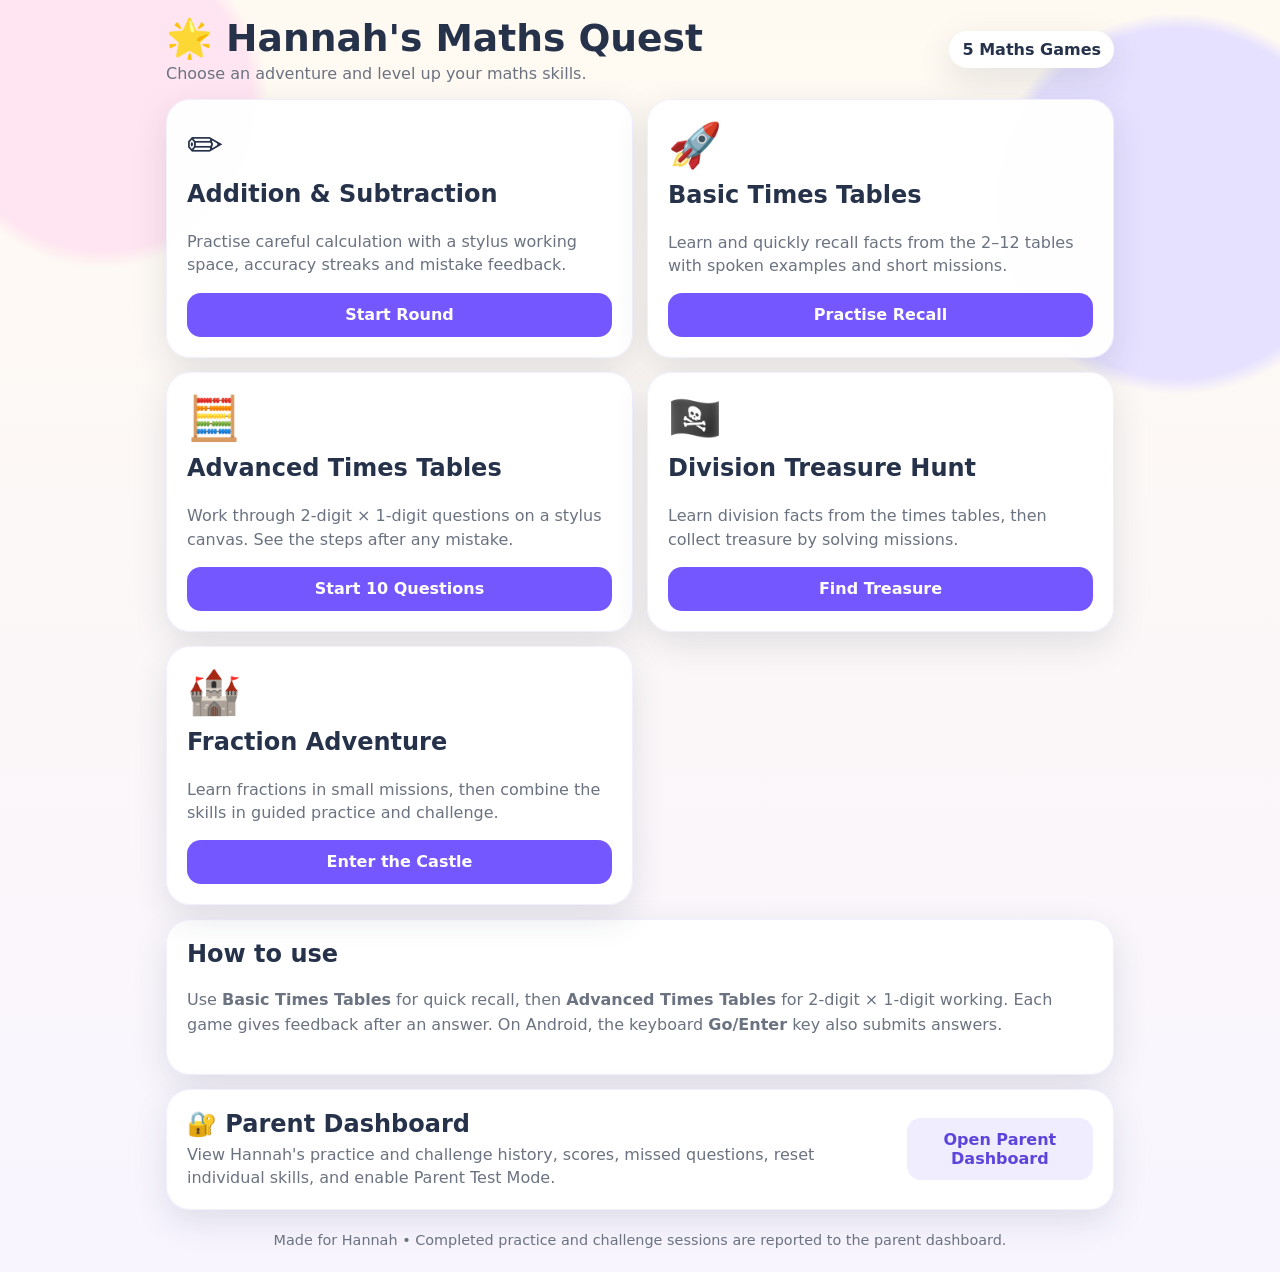
==== index.html @ 882d425f "Add Advanced Times Tables and identify Basic Times Tables on launcher" ====
<!doctype html>
<html lang="en"><head><meta charset="utf-8"><meta name="viewport" content="width=device-width,initial-scale=1">
<title>Hannah's Maths Games</title><style>
:root{--ink:#25324a;--muted:#6b7280;--paper:#fffdf8;--card:#ffffff;--purple:#7557ff;--pink:#ff6fae;--blue:#46a4ff;--green:#32b67a;--yellow:#ffc857;--red:#df5252;--line:#e6e8f1;--shadow:0 12px 35px rgba(37,50,74,.12)}*{box-sizing:border-box}html{scroll-behavior:smooth}body{margin:0;min-height:100vh;color:var(--ink);font-family:system-ui,-apple-system,Segoe UI,Roboto,Arial,sans-serif;background:radial-gradient(circle at 8% 8%,#ffe5f1 0 9%,transparent 10%),radial-gradient(circle at 92% 16%,#e6e1ff 0 11%,transparent 12%),linear-gradient(180deg,#fffaf1,#f8f5ff)}a{text-decoration:none;color:inherit}.wrap{max-width:980px;margin:auto;padding:16px}header{display:flex;align-items:center;justify-content:space-between;gap:12px;margin-bottom:16px}.brand h1{font-size:clamp(1.5rem,4vw,2.35rem);margin:0}.brand p{margin:4px 0 0;color:var(--muted)}.card{background:rgba(255,255,255,.96);border:1px solid rgba(117,87,255,.09);border-radius:24px;box-shadow:var(--shadow);padding:20px}.grid3{display:grid;grid-template-columns:repeat(2,1fr);gap:14px}.tile{transition:.18s;min-height:190px;display:flex;flex-direction:column}.tile:hover{transform:translateY(-3px)}.tile .emoji{font-size:2.7rem}.tile h2{margin:10px 0 6px}.tile p{color:var(--muted);line-height:1.45;flex:1}.btn{border:0;border-radius:14px;padding:12px 17px;font-weight:800;min-height:44px}.primary{background:var(--purple);color:#fff}.secondary{background:#efedff;color:#5d45dc}.center{text-align:center}.pill{padding:9px 13px;border-radius:999px;background:#fff;box-shadow:var(--shadow);font-weight:800}.footer-note{color:var(--muted);text-align:center;margin:22px 0 8px;font-size:.9rem}.parent-card{margin-top:14px;display:flex;align-items:center;justify-content:space-between;gap:14px}.parent-card p{color:var(--muted);margin:5px 0 0;line-height:1.45}@media(max-width:720px){.grid3{grid-template-columns:1fr}.wrap{padding:11px}.card{padding:15px;border-radius:20px}header{align-items:flex-start}.brand p{font-size:.92rem}.parent-card{align-items:flex-start;flex-direction:column}.parent-card .btn{width:100%}}
</style></head><body><main class="wrap"><header><div class="brand"><h1>🌟 Hannah's Maths Quest</h1><p>Choose an adventure and level up your maths skills.</p></div><div class="pill">5 Maths Games</div></header><section class="grid3"><a class="card tile" href="addition-subtraction/"><div class="emoji">✏️</div><h2>Addition & Subtraction</h2><p>Practise careful calculation with a stylus working space, accuracy streaks and mistake feedback.</p><span class="btn primary center">Start Round</span></a><a class="card tile" href="multiplication/"><div class="emoji">🚀</div><h2>Basic Times Tables</h2><p>Learn and quickly recall facts from the 2–12 tables with spoken examples and short missions.</p><span class="btn primary center">Practise Recall</span></a><a class="card tile" href="advanced-multiplication/"><div class="emoji">🧮</div><h2>Advanced Times Tables</h2><p>Work through 2-digit × 1-digit questions on a stylus canvas. See the steps after any mistake.</p><span class="btn primary center">Start 10 Questions</span></a><a class="card tile" href="division/"><div class="emoji">🏴‍☠️</div><h2>Division Treasure Hunt</h2><p>Learn division facts from the times tables, then collect treasure by solving missions.</p><span class="btn primary center">Find Treasure</span></a><a class="card tile" href="fractions/"><div class="emoji">🏰</div><h2>Fraction Adventure</h2><p>Learn fractions in small missions, then combine the skills in guided practice and challenge.</p><span class="btn primary center">Enter the Castle</span></a></section><section class="card" style="margin-top:14px"><h2 style="margin-top:0">How to use</h2><p style="color:var(--muted);line-height:1.55">Use <b>Basic Times Tables</b> for quick recall, then <b>Advanced Times Tables</b> for 2-digit × 1-digit working. Each game gives feedback after an answer. On Android, the keyboard <b>Go/Enter</b> key also submits answers.</p></section><section class="card parent-card"><div><h2 style="margin:0">🔐 Parent Dashboard</h2><p>View Hannah's practice and challenge history, scores, missed questions, reset individual skills, and enable Parent Test Mode.</p></div><a class="btn secondary center" href="parent/">Open Parent Dashboard</a></section><div class="footer-note">Made for Hannah • Completed practice and challenge sessions are reported to the parent dashboard.</div></main></body></html>
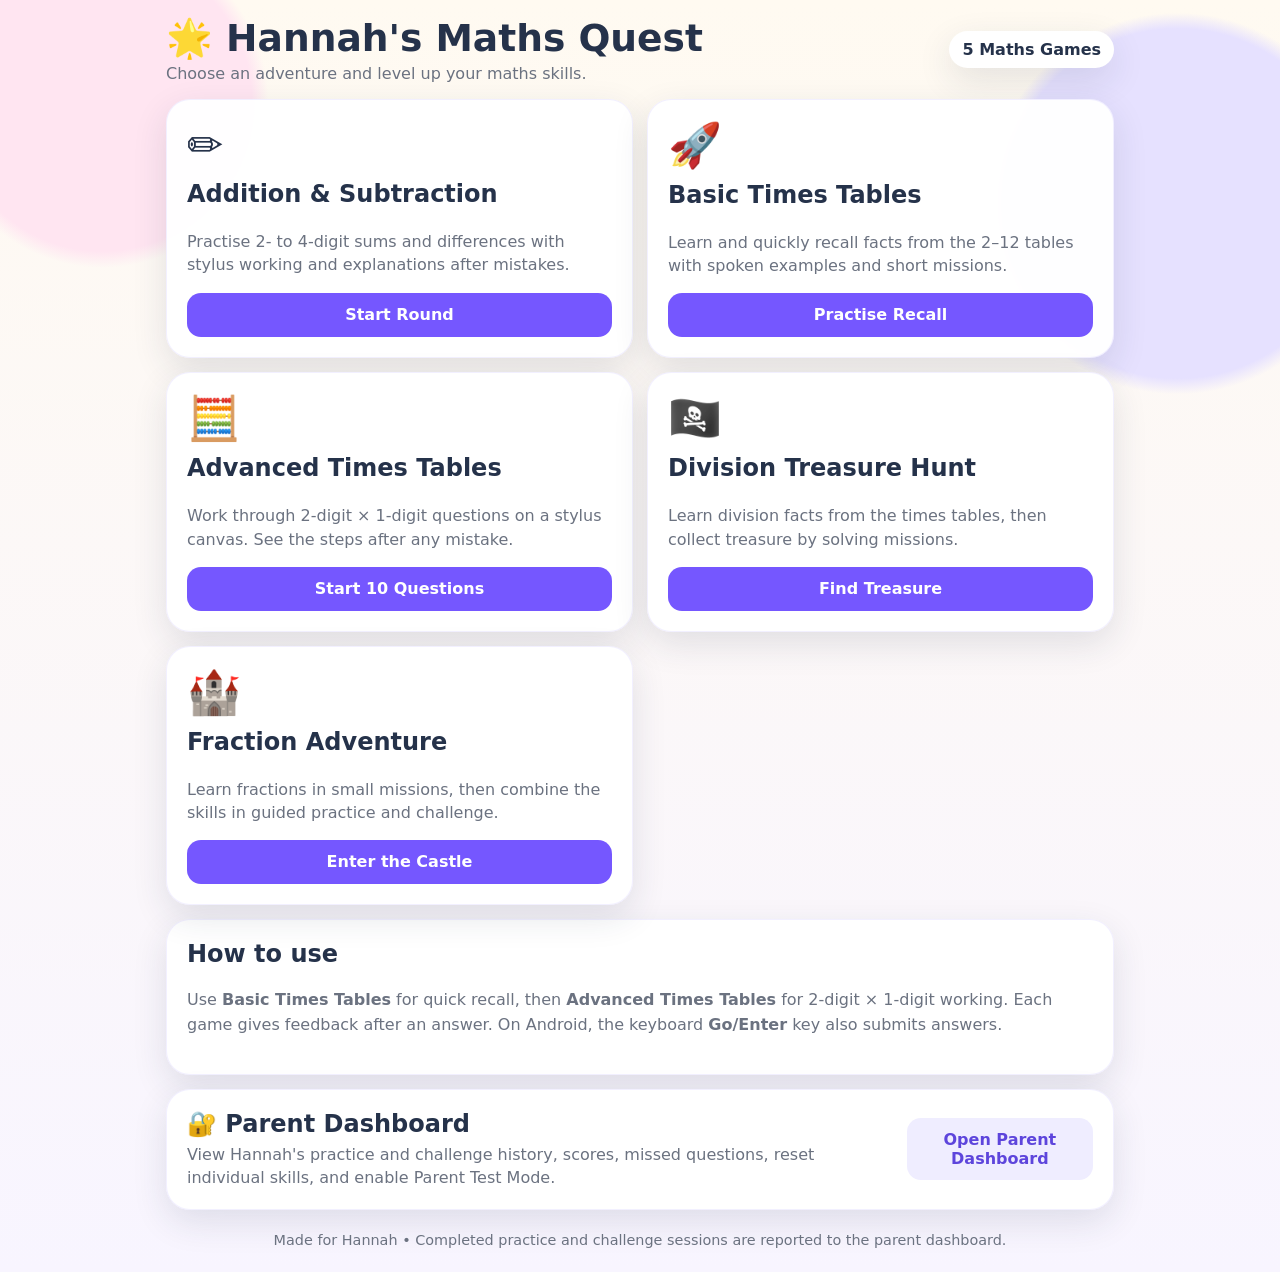
==== commit fb13bc29: "Describe Primary 3 addition and subtraction range on launcher" ====
--- a/index.html
+++ b/index.html
@@ -2,4 +2,4 @@
 <html lang="en"><head><meta charset="utf-8"><meta name="viewport" content="width=device-width,initial-scale=1">
 <title>Hannah's Maths Games</title><style>
 :root{--ink:#25324a;--muted:#6b7280;--paper:#fffdf8;--card:#ffffff;--purple:#7557ff;--pink:#ff6fae;--blue:#46a4ff;--green:#32b67a;--yellow:#ffc857;--red:#df5252;--line:#e6e8f1;--shadow:0 12px 35px rgba(37,50,74,.12)}*{box-sizing:border-box}html{scroll-behavior:smooth}body{margin:0;min-height:100vh;color:var(--ink);font-family:system-ui,-apple-system,Segoe UI,Roboto,Arial,sans-serif;background:radial-gradient(circle at 8% 8%,#ffe5f1 0 9%,transparent 10%),radial-gradient(circle at 92% 16%,#e6e1ff 0 11%,transparent 12%),linear-gradient(180deg,#fffaf1,#f8f5ff)}a{text-decoration:none;color:inherit}.wrap{max-width:980px;margin:auto;padding:16px}header{display:flex;align-items:center;justify-content:space-between;gap:12px;margin-bottom:16px}.brand h1{font-size:clamp(1.5rem,4vw,2.35rem);margin:0}.brand p{margin:4px 0 0;color:var(--muted)}.card{background:rgba(255,255,255,.96);border:1px solid rgba(117,87,255,.09);border-radius:24px;box-shadow:var(--shadow);padding:20px}.grid3{display:grid;grid-template-columns:repeat(2,1fr);gap:14px}.tile{transition:.18s;min-height:190px;display:flex;flex-direction:column}.tile:hover{transform:translateY(-3px)}.tile .emoji{font-size:2.7rem}.tile h2{margin:10px 0 6px}.tile p{color:var(--muted);line-height:1.45;flex:1}.btn{border:0;border-radius:14px;padding:12px 17px;font-weight:800;min-height:44px}.primary{background:var(--purple);color:#fff}.secondary{background:#efedff;color:#5d45dc}.center{text-align:center}.pill{padding:9px 13px;border-radius:999px;background:#fff;box-shadow:var(--shadow);font-weight:800}.footer-note{color:var(--muted);text-align:center;margin:22px 0 8px;font-size:.9rem}.parent-card{margin-top:14px;display:flex;align-items:center;justify-content:space-between;gap:14px}.parent-card p{color:var(--muted);margin:5px 0 0;line-height:1.45}@media(max-width:720px){.grid3{grid-template-columns:1fr}.wrap{padding:11px}.card{padding:15px;border-radius:20px}header{align-items:flex-start}.brand p{font-size:.92rem}.parent-card{align-items:flex-start;flex-direction:column}.parent-card .btn{width:100%}}
-</style></head><body><main class="wrap"><header><div class="brand"><h1>🌟 Hannah's Maths Quest</h1><p>Choose an adventure and level up your maths skills.</p></div><div class="pill">5 Maths Games</div></header><section class="grid3"><a class="card tile" href="addition-subtraction/"><div class="emoji">✏️</div><h2>Addition & Subtraction</h2><p>Practise careful calculation with a stylus working space, accuracy streaks and mistake feedback.</p><span class="btn primary center">Start Round</span></a><a class="card tile" href="multiplication/"><div class="emoji">🚀</div><h2>Basic Times Tables</h2><p>Learn and quickly recall facts from the 2–12 tables with spoken examples and short missions.</p><span class="btn primary center">Practise Recall</span></a><a class="card tile" href="advanced-multiplication/"><div class="emoji">🧮</div><h2>Advanced Times Tables</h2><p>Work through 2-digit × 1-digit questions on a stylus canvas. See the steps after any mistake.</p><span class="btn primary center">Start 10 Questions</span></a><a class="card tile" href="division/"><div class="emoji">🏴‍☠️</div><h2>Division Treasure Hunt</h2><p>Learn division facts from the times tables, then collect treasure by solving missions.</p><span class="btn primary center">Find Treasure</span></a><a class="card tile" href="fractions/"><div class="emoji">🏰</div><h2>Fraction Adventure</h2><p>Learn fractions in small missions, then combine the skills in guided practice and challenge.</p><span class="btn primary center">Enter the Castle</span></a></section><section class="card" style="margin-top:14px"><h2 style="margin-top:0">How to use</h2><p style="color:var(--muted);line-height:1.55">Use <b>Basic Times Tables</b> for quick recall, then <b>Advanced Times Tables</b> for 2-digit × 1-digit working. Each game gives feedback after an answer. On Android, the keyboard <b>Go/Enter</b> key also submits answers.</p></section><section class="card parent-card"><div><h2 style="margin:0">🔐 Parent Dashboard</h2><p>View Hannah's practice and challenge history, scores, missed questions, reset individual skills, and enable Parent Test Mode.</p></div><a class="btn secondary center" href="parent/">Open Parent Dashboard</a></section><div class="footer-note">Made for Hannah • Completed practice and challenge sessions are reported to the parent dashboard.</div></main></body></html>+</style></head><body><main class="wrap"><header><div class="brand"><h1>🌟 Hannah's Maths Quest</h1><p>Choose an adventure and level up your maths skills.</p></div><div class="pill">5 Maths Games</div></header><section class="grid3"><a class="card tile" href="addition-subtraction/"><div class="emoji">✏️</div><h2>Addition & Subtraction</h2><p>Practise 2- to 4-digit sums and differences with stylus working and explanations after mistakes.</p><span class="btn primary center">Start Round</span></a><a class="card tile" href="multiplication/"><div class="emoji">🚀</div><h2>Basic Times Tables</h2><p>Learn and quickly recall facts from the 2–12 tables with spoken examples and short missions.</p><span class="btn primary center">Practise Recall</span></a><a class="card tile" href="advanced-multiplication/"><div class="emoji">🧮</div><h2>Advanced Times Tables</h2><p>Work through 2-digit × 1-digit questions on a stylus canvas. See the steps after any mistake.</p><span class="btn primary center">Start 10 Questions</span></a><a class="card tile" href="division/"><div class="emoji">🏴‍☠️</div><h2>Division Treasure Hunt</h2><p>Learn division facts from the times tables, then collect treasure by solving missions.</p><span class="btn primary center">Find Treasure</span></a><a class="card tile" href="fractions/"><div class="emoji">🏰</div><h2>Fraction Adventure</h2><p>Learn fractions in small missions, then combine the skills in guided practice and challenge.</p><span class="btn primary center">Enter the Castle</span></a></section><section class="card" style="margin-top:14px"><h2 style="margin-top:0">How to use</h2><p style="color:var(--muted);line-height:1.55">Use <b>Basic Times Tables</b> for quick recall, then <b>Advanced Times Tables</b> for 2-digit × 1-digit working. Each game gives feedback after an answer. On Android, the keyboard <b>Go/Enter</b> key also submits answers.</p></section><section class="card parent-card"><div><h2 style="margin:0">🔐 Parent Dashboard</h2><p>View Hannah's practice and challenge history, scores, missed questions, reset individual skills, and enable Parent Test Mode.</p></div><a class="btn secondary center" href="parent/">Open Parent Dashboard</a></section><div class="footer-note">Made for Hannah • Completed practice and challenge sessions are reported to the parent dashboard.</div></main></body></html>
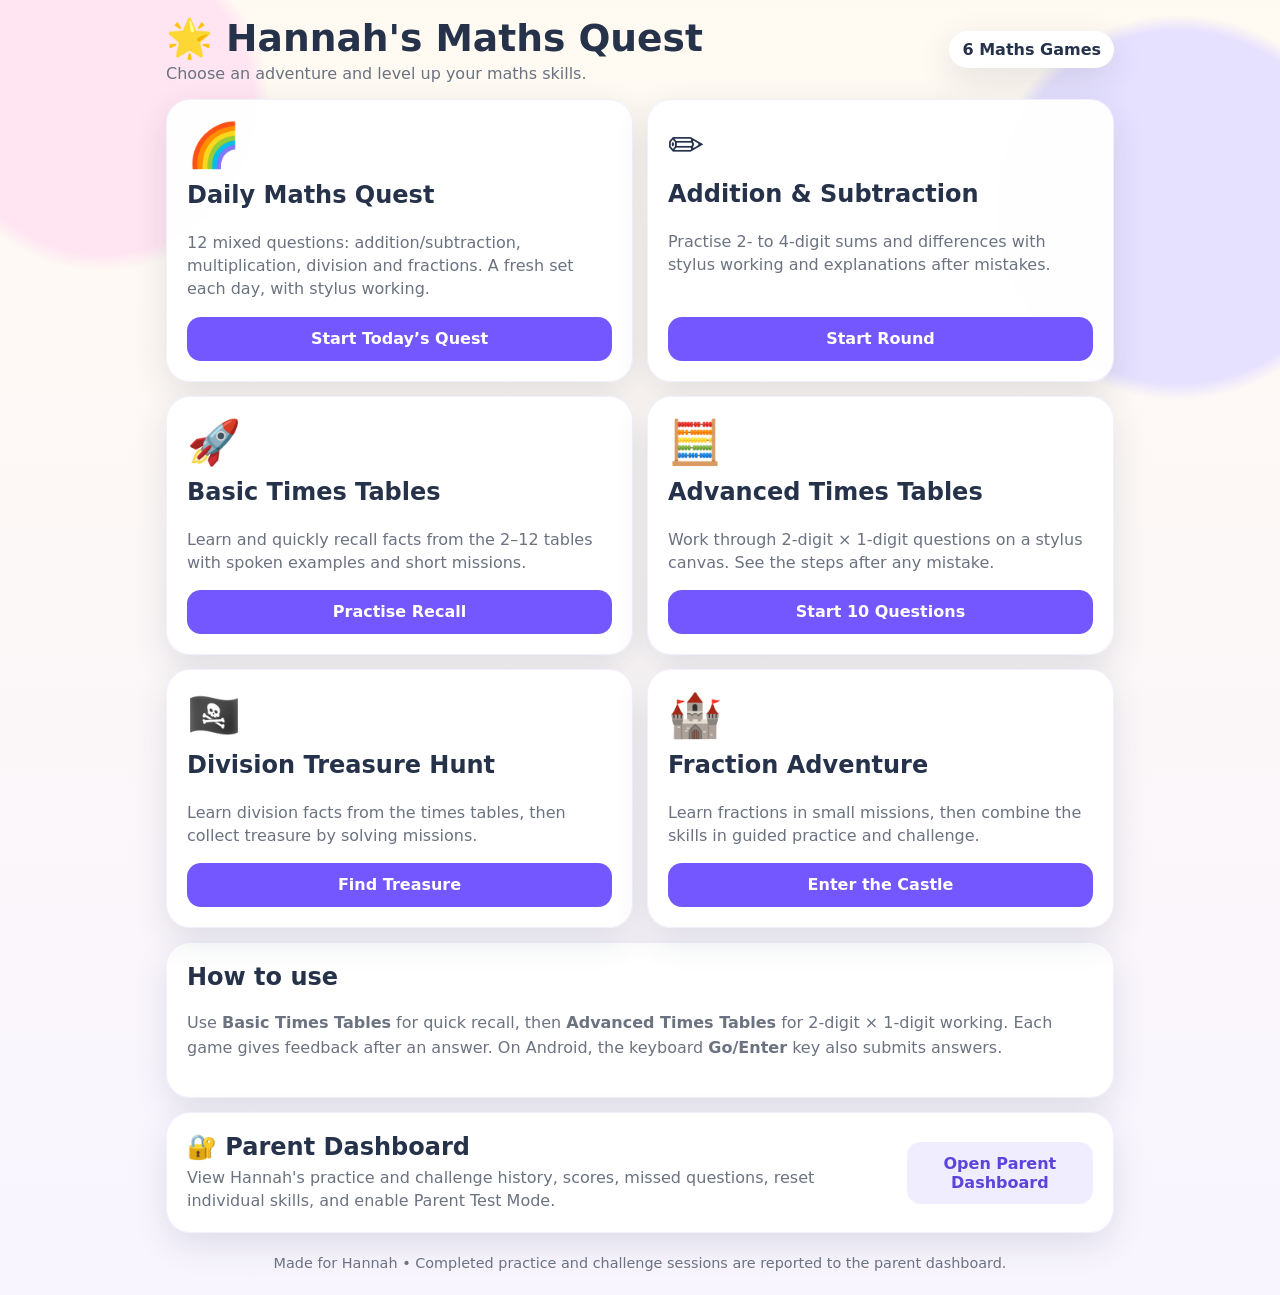
==== commit 08d90dd4: "Add daily mixed maths quest with stylus canvas and explanatory wrong-answer dialogs across modules" ====
--- a/index.html
+++ b/index.html
@@ -2,4 +2,4 @@
 <html lang="en"><head><meta charset="utf-8"><meta name="viewport" content="width=device-width,initial-scale=1">
 <title>Hannah's Maths Games</title><style>
 :root{--ink:#25324a;--muted:#6b7280;--paper:#fffdf8;--card:#ffffff;--purple:#7557ff;--pink:#ff6fae;--blue:#46a4ff;--green:#32b67a;--yellow:#ffc857;--red:#df5252;--line:#e6e8f1;--shadow:0 12px 35px rgba(37,50,74,.12)}*{box-sizing:border-box}html{scroll-behavior:smooth}body{margin:0;min-height:100vh;color:var(--ink);font-family:system-ui,-apple-system,Segoe UI,Roboto,Arial,sans-serif;background:radial-gradient(circle at 8% 8%,#ffe5f1 0 9%,transparent 10%),radial-gradient(circle at 92% 16%,#e6e1ff 0 11%,transparent 12%),linear-gradient(180deg,#fffaf1,#f8f5ff)}a{text-decoration:none;color:inherit}.wrap{max-width:980px;margin:auto;padding:16px}header{display:flex;align-items:center;justify-content:space-between;gap:12px;margin-bottom:16px}.brand h1{font-size:clamp(1.5rem,4vw,2.35rem);margin:0}.brand p{margin:4px 0 0;color:var(--muted)}.card{background:rgba(255,255,255,.96);border:1px solid rgba(117,87,255,.09);border-radius:24px;box-shadow:var(--shadow);padding:20px}.grid3{display:grid;grid-template-columns:repeat(2,1fr);gap:14px}.tile{transition:.18s;min-height:190px;display:flex;flex-direction:column}.tile:hover{transform:translateY(-3px)}.tile .emoji{font-size:2.7rem}.tile h2{margin:10px 0 6px}.tile p{color:var(--muted);line-height:1.45;flex:1}.btn{border:0;border-radius:14px;padding:12px 17px;font-weight:800;min-height:44px}.primary{background:var(--purple);color:#fff}.secondary{background:#efedff;color:#5d45dc}.center{text-align:center}.pill{padding:9px 13px;border-radius:999px;background:#fff;box-shadow:var(--shadow);font-weight:800}.footer-note{color:var(--muted);text-align:center;margin:22px 0 8px;font-size:.9rem}.parent-card{margin-top:14px;display:flex;align-items:center;justify-content:space-between;gap:14px}.parent-card p{color:var(--muted);margin:5px 0 0;line-height:1.45}@media(max-width:720px){.grid3{grid-template-columns:1fr}.wrap{padding:11px}.card{padding:15px;border-radius:20px}header{align-items:flex-start}.brand p{font-size:.92rem}.parent-card{align-items:flex-start;flex-direction:column}.parent-card .btn{width:100%}}
-</style></head><body><main class="wrap"><header><div class="brand"><h1>🌟 Hannah's Maths Quest</h1><p>Choose an adventure and level up your maths skills.</p></div><div class="pill">5 Maths Games</div></header><section class="grid3"><a class="card tile" href="addition-subtraction/"><div class="emoji">✏️</div><h2>Addition & Subtraction</h2><p>Practise 2- to 4-digit sums and differences with stylus working and explanations after mistakes.</p><span class="btn primary center">Start Round</span></a><a class="card tile" href="multiplication/"><div class="emoji">🚀</div><h2>Basic Times Tables</h2><p>Learn and quickly recall facts from the 2–12 tables with spoken examples and short missions.</p><span class="btn primary center">Practise Recall</span></a><a class="card tile" href="advanced-multiplication/"><div class="emoji">🧮</div><h2>Advanced Times Tables</h2><p>Work through 2-digit × 1-digit questions on a stylus canvas. See the steps after any mistake.</p><span class="btn primary center">Start 10 Questions</span></a><a class="card tile" href="division/"><div class="emoji">🏴‍☠️</div><h2>Division Treasure Hunt</h2><p>Learn division facts from the times tables, then collect treasure by solving missions.</p><span class="btn primary center">Find Treasure</span></a><a class="card tile" href="fractions/"><div class="emoji">🏰</div><h2>Fraction Adventure</h2><p>Learn fractions in small missions, then combine the skills in guided practice and challenge.</p><span class="btn primary center">Enter the Castle</span></a></section><section class="card" style="margin-top:14px"><h2 style="margin-top:0">How to use</h2><p style="color:var(--muted);line-height:1.55">Use <b>Basic Times Tables</b> for quick recall, then <b>Advanced Times Tables</b> for 2-digit × 1-digit working. Each game gives feedback after an answer. On Android, the keyboard <b>Go/Enter</b> key also submits answers.</p></section><section class="card parent-card"><div><h2 style="margin:0">🔐 Parent Dashboard</h2><p>View Hannah's practice and challenge history, scores, missed questions, reset individual skills, and enable Parent Test Mode.</p></div><a class="btn secondary center" href="parent/">Open Parent Dashboard</a></section><div class="footer-note">Made for Hannah • Completed practice and challenge sessions are reported to the parent dashboard.</div></main></body></html>+</style></head><body><main class="wrap"><header><div class="brand"><h1>🌟 Hannah's Maths Quest</h1><p>Choose an adventure and level up your maths skills.</p></div><div class="pill">6 Maths Games</div></header><section class="grid3"><a class="card tile" href="daily/"><div class="emoji">🌈</div><h2>Daily Maths Quest</h2><p>12 mixed questions: addition/subtraction, multiplication, division and fractions. A fresh set each day, with stylus working.</p><span class="btn primary center">Start Today’s Quest</span></a><a class="card tile" href="addition-subtraction/"><div class="emoji">✏️</div><h2>Addition & Subtraction</h2><p>Practise 2- to 4-digit sums and differences with stylus working and explanations after mistakes.</p><span class="btn primary center">Start Round</span></a><a class="card tile" href="multiplication/"><div class="emoji">🚀</div><h2>Basic Times Tables</h2><p>Learn and quickly recall facts from the 2–12 tables with spoken examples and short missions.</p><span class="btn primary center">Practise Recall</span></a><a class="card tile" href="advanced-multiplication/"><div class="emoji">🧮</div><h2>Advanced Times Tables</h2><p>Work through 2-digit × 1-digit questions on a stylus canvas. See the steps after any mistake.</p><span class="btn primary center">Start 10 Questions</span></a><a class="card tile" href="division/"><div class="emoji">🏴‍☠️</div><h2>Division Treasure Hunt</h2><p>Learn division facts from the times tables, then collect treasure by solving missions.</p><span class="btn primary center">Find Treasure</span></a><a class="card tile" href="fractions/"><div class="emoji">🏰</div><h2>Fraction Adventure</h2><p>Learn fractions in small missions, then combine the skills in guided practice and challenge.</p><span class="btn primary center">Enter the Castle</span></a></section><section class="card" style="margin-top:14px"><h2 style="margin-top:0">How to use</h2><p style="color:var(--muted);line-height:1.55">Use <b>Basic Times Tables</b> for quick recall, then <b>Advanced Times Tables</b> for 2-digit × 1-digit working. Each game gives feedback after an answer. On Android, the keyboard <b>Go/Enter</b> key also submits answers.</p></section><section class="card parent-card"><div><h2 style="margin:0">🔐 Parent Dashboard</h2><p>View Hannah's practice and challenge history, scores, missed questions, reset individual skills, and enable Parent Test Mode.</p></div><a class="btn secondary center" href="parent/">Open Parent Dashboard</a></section><div class="footer-note">Made for Hannah • Completed practice and challenge sessions are reported to the parent dashboard.</div></main></body></html>
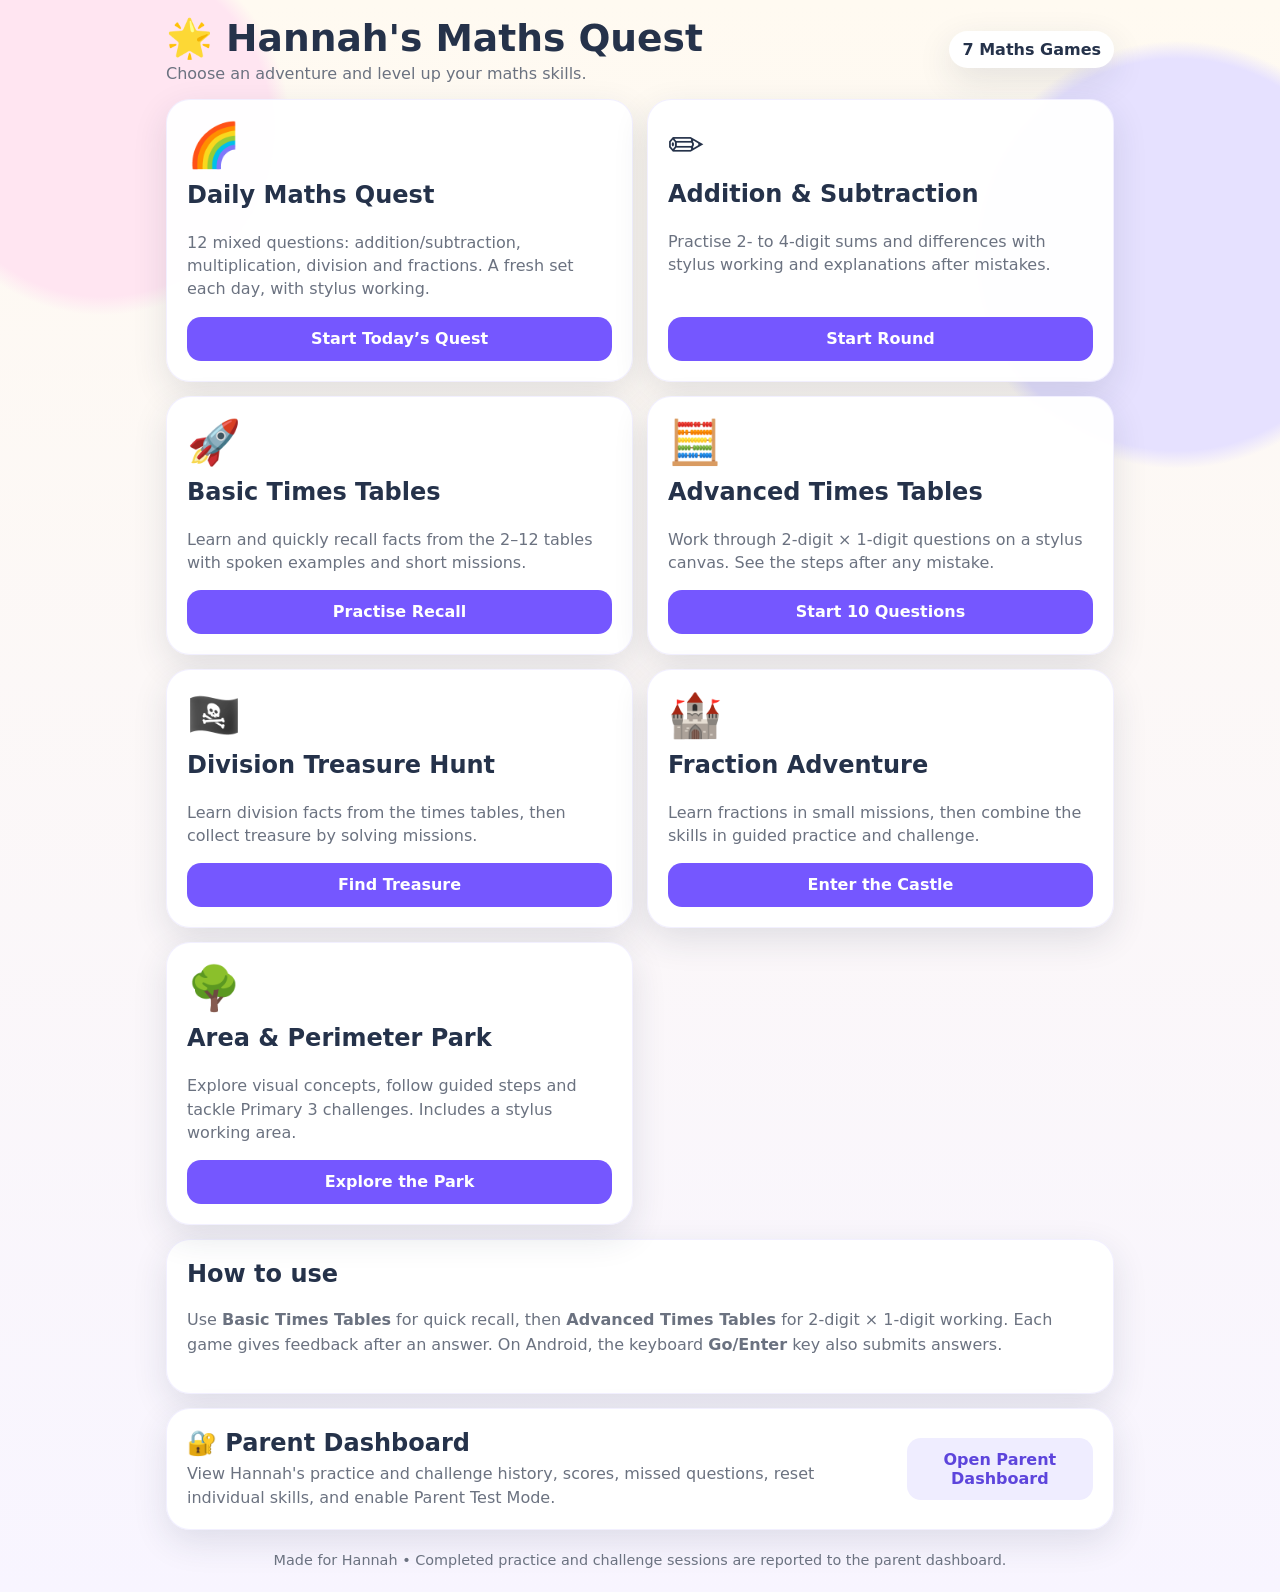
==== commit 0435527d: "Link Area and Perimeter Park from maths game launcher" ====
--- a/index.html
+++ b/index.html
@@ -2,4 +2,4 @@
 <html lang="en"><head><meta charset="utf-8"><meta name="viewport" content="width=device-width,initial-scale=1">
 <title>Hannah's Maths Games</title><style>
 :root{--ink:#25324a;--muted:#6b7280;--paper:#fffdf8;--card:#ffffff;--purple:#7557ff;--pink:#ff6fae;--blue:#46a4ff;--green:#32b67a;--yellow:#ffc857;--red:#df5252;--line:#e6e8f1;--shadow:0 12px 35px rgba(37,50,74,.12)}*{box-sizing:border-box}html{scroll-behavior:smooth}body{margin:0;min-height:100vh;color:var(--ink);font-family:system-ui,-apple-system,Segoe UI,Roboto,Arial,sans-serif;background:radial-gradient(circle at 8% 8%,#ffe5f1 0 9%,transparent 10%),radial-gradient(circle at 92% 16%,#e6e1ff 0 11%,transparent 12%),linear-gradient(180deg,#fffaf1,#f8f5ff)}a{text-decoration:none;color:inherit}.wrap{max-width:980px;margin:auto;padding:16px}header{display:flex;align-items:center;justify-content:space-between;gap:12px;margin-bottom:16px}.brand h1{font-size:clamp(1.5rem,4vw,2.35rem);margin:0}.brand p{margin:4px 0 0;color:var(--muted)}.card{background:rgba(255,255,255,.96);border:1px solid rgba(117,87,255,.09);border-radius:24px;box-shadow:var(--shadow);padding:20px}.grid3{display:grid;grid-template-columns:repeat(2,1fr);gap:14px}.tile{transition:.18s;min-height:190px;display:flex;flex-direction:column}.tile:hover{transform:translateY(-3px)}.tile .emoji{font-size:2.7rem}.tile h2{margin:10px 0 6px}.tile p{color:var(--muted);line-height:1.45;flex:1}.btn{border:0;border-radius:14px;padding:12px 17px;font-weight:800;min-height:44px}.primary{background:var(--purple);color:#fff}.secondary{background:#efedff;color:#5d45dc}.center{text-align:center}.pill{padding:9px 13px;border-radius:999px;background:#fff;box-shadow:var(--shadow);font-weight:800}.footer-note{color:var(--muted);text-align:center;margin:22px 0 8px;font-size:.9rem}.parent-card{margin-top:14px;display:flex;align-items:center;justify-content:space-between;gap:14px}.parent-card p{color:var(--muted);margin:5px 0 0;line-height:1.45}@media(max-width:720px){.grid3{grid-template-columns:1fr}.wrap{padding:11px}.card{padding:15px;border-radius:20px}header{align-items:flex-start}.brand p{font-size:.92rem}.parent-card{align-items:flex-start;flex-direction:column}.parent-card .btn{width:100%}}
-</style></head><body><main class="wrap"><header><div class="brand"><h1>🌟 Hannah's Maths Quest</h1><p>Choose an adventure and level up your maths skills.</p></div><div class="pill">6 Maths Games</div></header><section class="grid3"><a class="card tile" href="daily/"><div class="emoji">🌈</div><h2>Daily Maths Quest</h2><p>12 mixed questions: addition/subtraction, multiplication, division and fractions. A fresh set each day, with stylus working.</p><span class="btn primary center">Start Today’s Quest</span></a><a class="card tile" href="addition-subtraction/"><div class="emoji">✏️</div><h2>Addition & Subtraction</h2><p>Practise 2- to 4-digit sums and differences with stylus working and explanations after mistakes.</p><span class="btn primary center">Start Round</span></a><a class="card tile" href="multiplication/"><div class="emoji">🚀</div><h2>Basic Times Tables</h2><p>Learn and quickly recall facts from the 2–12 tables with spoken examples and short missions.</p><span class="btn primary center">Practise Recall</span></a><a class="card tile" href="advanced-multiplication/"><div class="emoji">🧮</div><h2>Advanced Times Tables</h2><p>Work through 2-digit × 1-digit questions on a stylus canvas. See the steps after any mistake.</p><span class="btn primary center">Start 10 Questions</span></a><a class="card tile" href="division/"><div class="emoji">🏴‍☠️</div><h2>Division Treasure Hunt</h2><p>Learn division facts from the times tables, then collect treasure by solving missions.</p><span class="btn primary center">Find Treasure</span></a><a class="card tile" href="fractions/"><div class="emoji">🏰</div><h2>Fraction Adventure</h2><p>Learn fractions in small missions, then combine the skills in guided practice and challenge.</p><span class="btn primary center">Enter the Castle</span></a></section><section class="card" style="margin-top:14px"><h2 style="margin-top:0">How to use</h2><p style="color:var(--muted);line-height:1.55">Use <b>Basic Times Tables</b> for quick recall, then <b>Advanced Times Tables</b> for 2-digit × 1-digit working. Each game gives feedback after an answer. On Android, the keyboard <b>Go/Enter</b> key also submits answers.</p></section><section class="card parent-card"><div><h2 style="margin:0">🔐 Parent Dashboard</h2><p>View Hannah's practice and challenge history, scores, missed questions, reset individual skills, and enable Parent Test Mode.</p></div><a class="btn secondary center" href="parent/">Open Parent Dashboard</a></section><div class="footer-note">Made for Hannah • Completed practice and challenge sessions are reported to the parent dashboard.</div></main></body></html>
+</style></head><body><main class="wrap"><header><div class="brand"><h1>🌟 Hannah's Maths Quest</h1><p>Choose an adventure and level up your maths skills.</p></div><div class="pill">7 Maths Games</div></header><section class="grid3"><a class="card tile" href="daily/"><div class="emoji">🌈</div><h2>Daily Maths Quest</h2><p>12 mixed questions: addition/subtraction, multiplication, division and fractions. A fresh set each day, with stylus working.</p><span class="btn primary center">Start Today’s Quest</span></a><a class="card tile" href="addition-subtraction/"><div class="emoji">✏️</div><h2>Addition & Subtraction</h2><p>Practise 2- to 4-digit sums and differences with stylus working and explanations after mistakes.</p><span class="btn primary center">Start Round</span></a><a class="card tile" href="multiplication/"><div class="emoji">🚀</div><h2>Basic Times Tables</h2><p>Learn and quickly recall facts from the 2–12 tables with spoken examples and short missions.</p><span class="btn primary center">Practise Recall</span></a><a class="card tile" href="advanced-multiplication/"><div class="emoji">🧮</div><h2>Advanced Times Tables</h2><p>Work through 2-digit × 1-digit questions on a stylus canvas. See the steps after any mistake.</p><span class="btn primary center">Start 10 Questions</span></a><a class="card tile" href="division/"><div class="emoji">🏴‍☠️</div><h2>Division Treasure Hunt</h2><p>Learn division facts from the times tables, then collect treasure by solving missions.</p><span class="btn primary center">Find Treasure</span></a><a class="card tile" href="fractions/"><div class="emoji">🏰</div><h2>Fraction Adventure</h2><p>Learn fractions in small missions, then combine the skills in guided practice and challenge.</p><span class="btn primary center">Enter the Castle</span></a><a class="card tile" href="area-perimeter/"><div class="emoji">🌳</div><h2>Area &amp; Perimeter Park</h2><p>Explore visual concepts, follow guided steps and tackle Primary 3 challenges. Includes a stylus working area.</p><span class="btn primary center">Explore the Park</span></a></section><section class="card" style="margin-top:14px"><h2 style="margin-top:0">How to use</h2><p style="color:var(--muted);line-height:1.55">Use <b>Basic Times Tables</b> for quick recall, then <b>Advanced Times Tables</b> for 2-digit × 1-digit working. Each game gives feedback after an answer. On Android, the keyboard <b>Go/Enter</b> key also submits answers.</p></section><section class="card parent-card"><div><h2 style="margin:0">🔐 Parent Dashboard</h2><p>View Hannah's practice and challenge history, scores, missed questions, reset individual skills, and enable Parent Test Mode.</p></div><a class="btn secondary center" href="parent/">Open Parent Dashboard</a></section><div class="footer-note">Made for Hannah • Completed practice and challenge sessions are reported to the parent dashboard.</div></main></body></html>
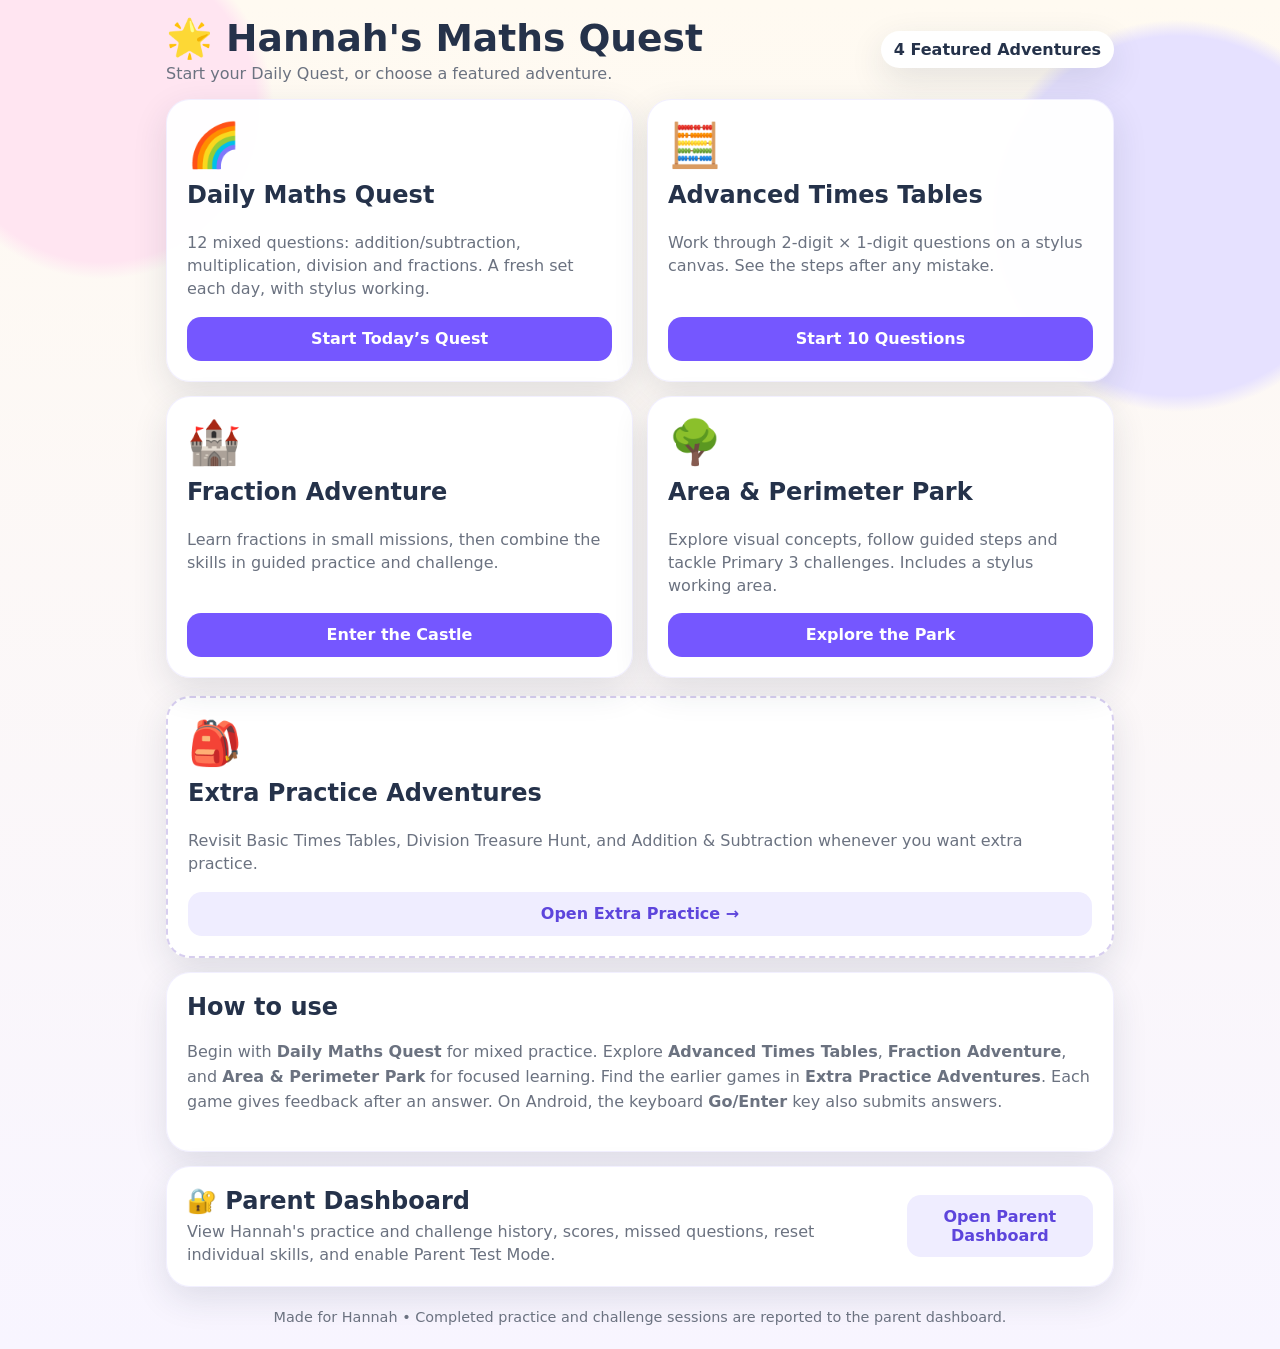
==== commit 3da4425b: "Prioritise four featured maths adventures and group earlier modules" ====
--- a/index.html
+++ b/index.html
@@ -2,4 +2,4 @@
 <html lang="en"><head><meta charset="utf-8"><meta name="viewport" content="width=device-width,initial-scale=1">
 <title>Hannah's Maths Games</title><style>
 :root{--ink:#25324a;--muted:#6b7280;--paper:#fffdf8;--card:#ffffff;--purple:#7557ff;--pink:#ff6fae;--blue:#46a4ff;--green:#32b67a;--yellow:#ffc857;--red:#df5252;--line:#e6e8f1;--shadow:0 12px 35px rgba(37,50,74,.12)}*{box-sizing:border-box}html{scroll-behavior:smooth}body{margin:0;min-height:100vh;color:var(--ink);font-family:system-ui,-apple-system,Segoe UI,Roboto,Arial,sans-serif;background:radial-gradient(circle at 8% 8%,#ffe5f1 0 9%,transparent 10%),radial-gradient(circle at 92% 16%,#e6e1ff 0 11%,transparent 12%),linear-gradient(180deg,#fffaf1,#f8f5ff)}a{text-decoration:none;color:inherit}.wrap{max-width:980px;margin:auto;padding:16px}header{display:flex;align-items:center;justify-content:space-between;gap:12px;margin-bottom:16px}.brand h1{font-size:clamp(1.5rem,4vw,2.35rem);margin:0}.brand p{margin:4px 0 0;color:var(--muted)}.card{background:rgba(255,255,255,.96);border:1px solid rgba(117,87,255,.09);border-radius:24px;box-shadow:var(--shadow);padding:20px}.grid3{display:grid;grid-template-columns:repeat(2,1fr);gap:14px}.tile{transition:.18s;min-height:190px;display:flex;flex-direction:column}.tile:hover{transform:translateY(-3px)}.tile .emoji{font-size:2.7rem}.tile h2{margin:10px 0 6px}.tile p{color:var(--muted);line-height:1.45;flex:1}.btn{border:0;border-radius:14px;padding:12px 17px;font-weight:800;min-height:44px}.primary{background:var(--purple);color:#fff}.secondary{background:#efedff;color:#5d45dc}.center{text-align:center}.pill{padding:9px 13px;border-radius:999px;background:#fff;box-shadow:var(--shadow);font-weight:800}.footer-note{color:var(--muted);text-align:center;margin:22px 0 8px;font-size:.9rem}.parent-card{margin-top:14px;display:flex;align-items:center;justify-content:space-between;gap:14px}.parent-card p{color:var(--muted);margin:5px 0 0;line-height:1.45}@media(max-width:720px){.grid3{grid-template-columns:1fr}.wrap{padding:11px}.card{padding:15px;border-radius:20px}header{align-items:flex-start}.brand p{font-size:.92rem}.parent-card{align-items:flex-start;flex-direction:column}.parent-card .btn{width:100%}}
-</style></head><body><main class="wrap"><header><div class="brand"><h1>🌟 Hannah's Maths Quest</h1><p>Choose an adventure and level up your maths skills.</p></div><div class="pill">7 Maths Games</div></header><section class="grid3"><a class="card tile" href="daily/"><div class="emoji">🌈</div><h2>Daily Maths Quest</h2><p>12 mixed questions: addition/subtraction, multiplication, division and fractions. A fresh set each day, with stylus working.</p><span class="btn primary center">Start Today’s Quest</span></a><a class="card tile" href="addition-subtraction/"><div class="emoji">✏️</div><h2>Addition & Subtraction</h2><p>Practise 2- to 4-digit sums and differences with stylus working and explanations after mistakes.</p><span class="btn primary center">Start Round</span></a><a class="card tile" href="multiplication/"><div class="emoji">🚀</div><h2>Basic Times Tables</h2><p>Learn and quickly recall facts from the 2–12 tables with spoken examples and short missions.</p><span class="btn primary center">Practise Recall</span></a><a class="card tile" href="advanced-multiplication/"><div class="emoji">🧮</div><h2>Advanced Times Tables</h2><p>Work through 2-digit × 1-digit questions on a stylus canvas. See the steps after any mistake.</p><span class="btn primary center">Start 10 Questions</span></a><a class="card tile" href="division/"><div class="emoji">🏴‍☠️</div><h2>Division Treasure Hunt</h2><p>Learn division facts from the times tables, then collect treasure by solving missions.</p><span class="btn primary center">Find Treasure</span></a><a class="card tile" href="fractions/"><div class="emoji">🏰</div><h2>Fraction Adventure</h2><p>Learn fractions in small missions, then combine the skills in guided practice and challenge.</p><span class="btn primary center">Enter the Castle</span></a><a class="card tile" href="area-perimeter/"><div class="emoji">🌳</div><h2>Area &amp; Perimeter Park</h2><p>Explore visual concepts, follow guided steps and tackle Primary 3 challenges. Includes a stylus working area.</p><span class="btn primary center">Explore the Park</span></a></section><section class="card" style="margin-top:14px"><h2 style="margin-top:0">How to use</h2><p style="color:var(--muted);line-height:1.55">Use <b>Basic Times Tables</b> for quick recall, then <b>Advanced Times Tables</b> for 2-digit × 1-digit working. Each game gives feedback after an answer. On Android, the keyboard <b>Go/Enter</b> key also submits answers.</p></section><section class="card parent-card"><div><h2 style="margin:0">🔐 Parent Dashboard</h2><p>View Hannah's practice and challenge history, scores, missed questions, reset individual skills, and enable Parent Test Mode.</p></div><a class="btn secondary center" href="parent/">Open Parent Dashboard</a></section><div class="footer-note">Made for Hannah • Completed practice and challenge sessions are reported to the parent dashboard.</div></main></body></html>
+</style></head><body><main class="wrap"><header><div class="brand"><h1>🌟 Hannah's Maths Quest</h1><p>Start your Daily Quest, or choose a featured adventure.</p></div><div class="pill">4 Featured Adventures</div></header><section class="grid3"><a class="card tile" href="daily/"><div class="emoji">🌈</div><h2>Daily Maths Quest</h2><p>12 mixed questions: addition/subtraction, multiplication, division and fractions. A fresh set each day, with stylus working.</p><span class="btn primary center">Start Today’s Quest</span></a><a class="card tile" href="advanced-multiplication/"><div class="emoji">🧮</div><h2>Advanced Times Tables</h2><p>Work through 2-digit × 1-digit questions on a stylus canvas. See the steps after any mistake.</p><span class="btn primary center">Start 10 Questions</span></a><a class="card tile" href="fractions/"><div class="emoji">🏰</div><h2>Fraction Adventure</h2><p>Learn fractions in small missions, then combine the skills in guided practice and challenge.</p><span class="btn primary center">Enter the Castle</span></a><a class="card tile" href="area-perimeter/"><div class="emoji">🌳</div><h2>Area &amp; Perimeter Park</h2><p>Explore visual concepts, follow guided steps and tackle Primary 3 challenges. Includes a stylus working area.</p><span class="btn primary center">Explore the Park</span></a></section><a class="card tile" href="extra-practice/" style="margin-top:18px;min-height:0;border:2px dashed #d7ceef"><div class="emoji">🎒</div><h2>Extra Practice Adventures</h2><p>Revisit Basic Times Tables, Division Treasure Hunt, and Addition &amp; Subtraction whenever you want extra practice.</p><span class="btn secondary center">Open Extra Practice →</span></a><section class="card" style="margin-top:14px"><h2 style="margin-top:0">How to use</h2><p style="color:var(--muted);line-height:1.55">Begin with <b>Daily Maths Quest</b> for mixed practice. Explore <b>Advanced Times Tables</b>, <b>Fraction Adventure</b>, and <b>Area &amp; Perimeter Park</b> for focused learning. Find the earlier games in <b>Extra Practice Adventures</b>. Each game gives feedback after an answer. On Android, the keyboard <b>Go/Enter</b> key also submits answers.</p></section><section class="card parent-card"><div><h2 style="margin:0">🔐 Parent Dashboard</h2><p>View Hannah's practice and challenge history, scores, missed questions, reset individual skills, and enable Parent Test Mode.</p></div><a class="btn secondary center" href="parent/">Open Parent Dashboard</a></section><div class="footer-note">Made for Hannah • Completed practice and challenge sessions are reported to the parent dashboard.</div></main></body></html>
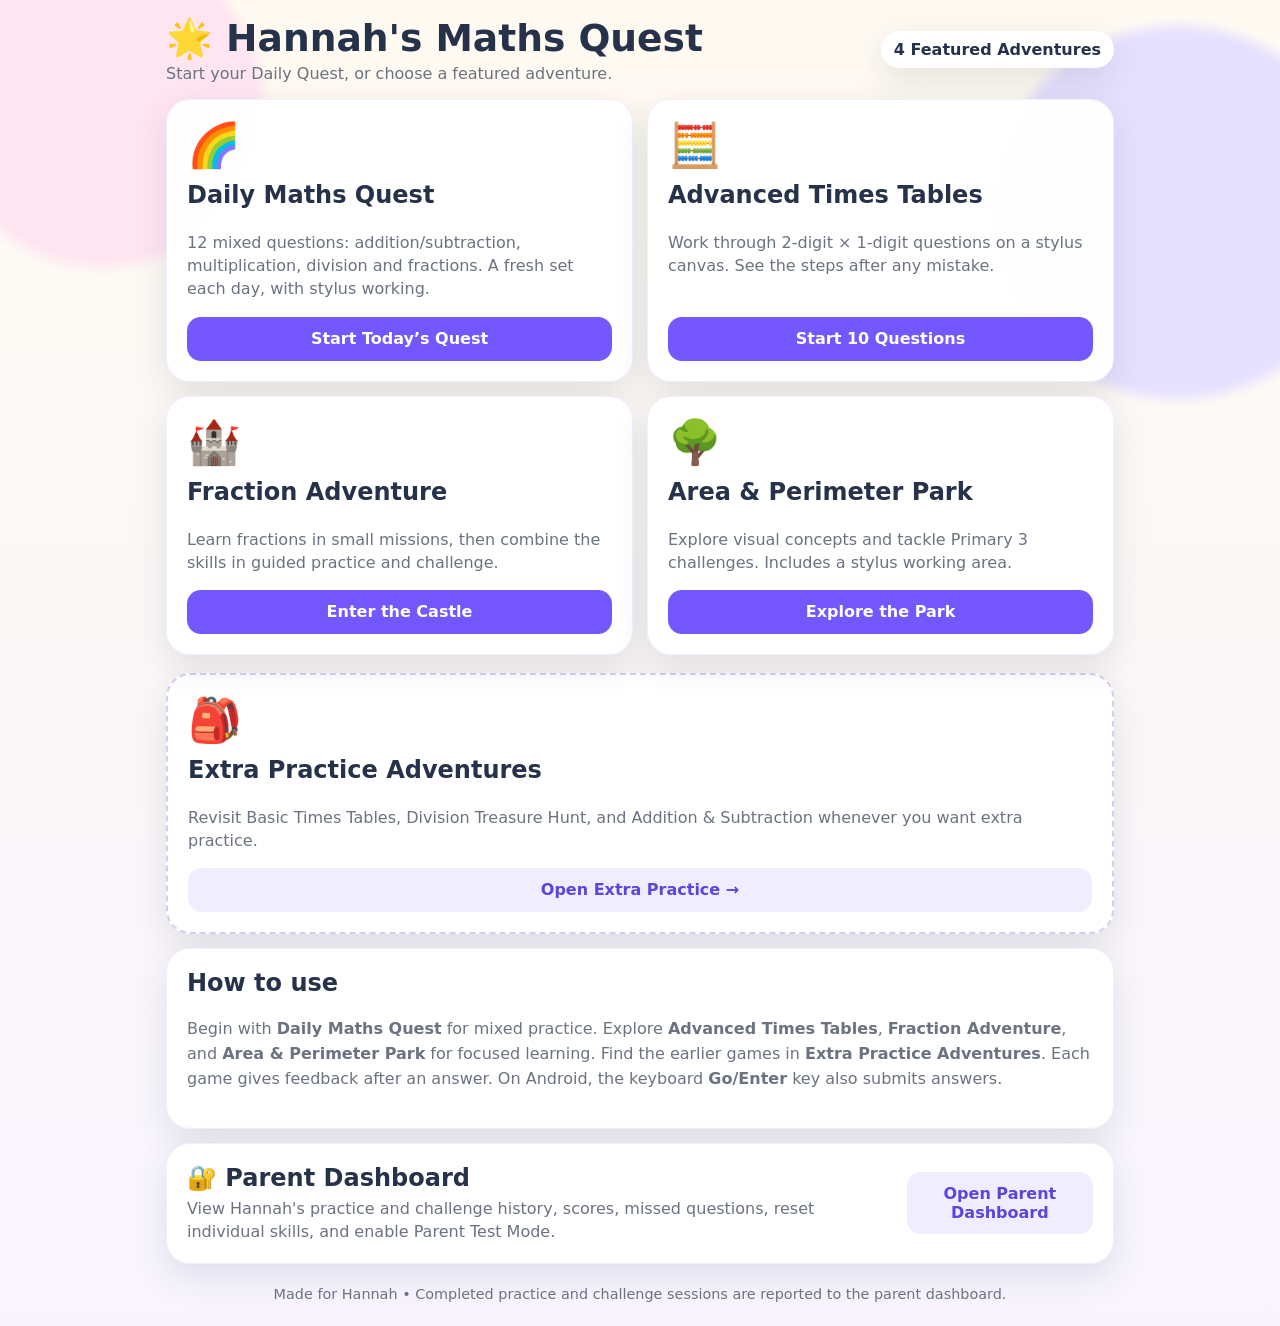
==== commit 742f25ef: "Update Area and Perimeter menu description" ====
--- a/index.html
+++ b/index.html
@@ -2,4 +2,4 @@
 <html lang="en"><head><meta charset="utf-8"><meta name="viewport" content="width=device-width,initial-scale=1">
 <title>Hannah's Maths Games</title><style>
 :root{--ink:#25324a;--muted:#6b7280;--paper:#fffdf8;--card:#ffffff;--purple:#7557ff;--pink:#ff6fae;--blue:#46a4ff;--green:#32b67a;--yellow:#ffc857;--red:#df5252;--line:#e6e8f1;--shadow:0 12px 35px rgba(37,50,74,.12)}*{box-sizing:border-box}html{scroll-behavior:smooth}body{margin:0;min-height:100vh;color:var(--ink);font-family:system-ui,-apple-system,Segoe UI,Roboto,Arial,sans-serif;background:radial-gradient(circle at 8% 8%,#ffe5f1 0 9%,transparent 10%),radial-gradient(circle at 92% 16%,#e6e1ff 0 11%,transparent 12%),linear-gradient(180deg,#fffaf1,#f8f5ff)}a{text-decoration:none;color:inherit}.wrap{max-width:980px;margin:auto;padding:16px}header{display:flex;align-items:center;justify-content:space-between;gap:12px;margin-bottom:16px}.brand h1{font-size:clamp(1.5rem,4vw,2.35rem);margin:0}.brand p{margin:4px 0 0;color:var(--muted)}.card{background:rgba(255,255,255,.96);border:1px solid rgba(117,87,255,.09);border-radius:24px;box-shadow:var(--shadow);padding:20px}.grid3{display:grid;grid-template-columns:repeat(2,1fr);gap:14px}.tile{transition:.18s;min-height:190px;display:flex;flex-direction:column}.tile:hover{transform:translateY(-3px)}.tile .emoji{font-size:2.7rem}.tile h2{margin:10px 0 6px}.tile p{color:var(--muted);line-height:1.45;flex:1}.btn{border:0;border-radius:14px;padding:12px 17px;font-weight:800;min-height:44px}.primary{background:var(--purple);color:#fff}.secondary{background:#efedff;color:#5d45dc}.center{text-align:center}.pill{padding:9px 13px;border-radius:999px;background:#fff;box-shadow:var(--shadow);font-weight:800}.footer-note{color:var(--muted);text-align:center;margin:22px 0 8px;font-size:.9rem}.parent-card{margin-top:14px;display:flex;align-items:center;justify-content:space-between;gap:14px}.parent-card p{color:var(--muted);margin:5px 0 0;line-height:1.45}@media(max-width:720px){.grid3{grid-template-columns:1fr}.wrap{padding:11px}.card{padding:15px;border-radius:20px}header{align-items:flex-start}.brand p{font-size:.92rem}.parent-card{align-items:flex-start;flex-direction:column}.parent-card .btn{width:100%}}
-</style></head><body><main class="wrap"><header><div class="brand"><h1>🌟 Hannah's Maths Quest</h1><p>Start your Daily Quest, or choose a featured adventure.</p></div><div class="pill">4 Featured Adventures</div></header><section class="grid3"><a class="card tile" href="daily/"><div class="emoji">🌈</div><h2>Daily Maths Quest</h2><p>12 mixed questions: addition/subtraction, multiplication, division and fractions. A fresh set each day, with stylus working.</p><span class="btn primary center">Start Today’s Quest</span></a><a class="card tile" href="advanced-multiplication/"><div class="emoji">🧮</div><h2>Advanced Times Tables</h2><p>Work through 2-digit × 1-digit questions on a stylus canvas. See the steps after any mistake.</p><span class="btn primary center">Start 10 Questions</span></a><a class="card tile" href="fractions/"><div class="emoji">🏰</div><h2>Fraction Adventure</h2><p>Learn fractions in small missions, then combine the skills in guided practice and challenge.</p><span class="btn primary center">Enter the Castle</span></a><a class="card tile" href="area-perimeter/"><div class="emoji">🌳</div><h2>Area &amp; Perimeter Park</h2><p>Explore visual concepts, follow guided steps and tackle Primary 3 challenges. Includes a stylus working area.</p><span class="btn primary center">Explore the Park</span></a></section><a class="card tile" href="extra-practice/" style="margin-top:18px;min-height:0;border:2px dashed #d7ceef"><div class="emoji">🎒</div><h2>Extra Practice Adventures</h2><p>Revisit Basic Times Tables, Division Treasure Hunt, and Addition &amp; Subtraction whenever you want extra practice.</p><span class="btn secondary center">Open Extra Practice →</span></a><section class="card" style="margin-top:14px"><h2 style="margin-top:0">How to use</h2><p style="color:var(--muted);line-height:1.55">Begin with <b>Daily Maths Quest</b> for mixed practice. Explore <b>Advanced Times Tables</b>, <b>Fraction Adventure</b>, and <b>Area &amp; Perimeter Park</b> for focused learning. Find the earlier games in <b>Extra Practice Adventures</b>. Each game gives feedback after an answer. On Android, the keyboard <b>Go/Enter</b> key also submits answers.</p></section><section class="card parent-card"><div><h2 style="margin:0">🔐 Parent Dashboard</h2><p>View Hannah's practice and challenge history, scores, missed questions, reset individual skills, and enable Parent Test Mode.</p></div><a class="btn secondary center" href="parent/">Open Parent Dashboard</a></section><div class="footer-note">Made for Hannah • Completed practice and challenge sessions are reported to the parent dashboard.</div></main></body></html>
+</style></head><body><main class="wrap"><header><div class="brand"><h1>🌟 Hannah's Maths Quest</h1><p>Start your Daily Quest, or choose a featured adventure.</p></div><div class="pill">4 Featured Adventures</div></header><section class="grid3"><a class="card tile" href="daily/"><div class="emoji">🌈</div><h2>Daily Maths Quest</h2><p>12 mixed questions: addition/subtraction, multiplication, division and fractions. A fresh set each day, with stylus working.</p><span class="btn primary center">Start Today’s Quest</span></a><a class="card tile" href="advanced-multiplication/"><div class="emoji">🧮</div><h2>Advanced Times Tables</h2><p>Work through 2-digit × 1-digit questions on a stylus canvas. See the steps after any mistake.</p><span class="btn primary center">Start 10 Questions</span></a><a class="card tile" href="fractions/"><div class="emoji">🏰</div><h2>Fraction Adventure</h2><p>Learn fractions in small missions, then combine the skills in guided practice and challenge.</p><span class="btn primary center">Enter the Castle</span></a><a class="card tile" href="area-perimeter/"><div class="emoji">🌳</div><h2>Area &amp; Perimeter Park</h2><p>Explore visual concepts and tackle Primary 3 challenges. Includes a stylus working area.</p><span class="btn primary center">Explore the Park</span></a></section><a class="card tile" href="extra-practice/" style="margin-top:18px;min-height:0;border:2px dashed #d7ceef"><div class="emoji">🎒</div><h2>Extra Practice Adventures</h2><p>Revisit Basic Times Tables, Division Treasure Hunt, and Addition &amp; Subtraction whenever you want extra practice.</p><span class="btn secondary center">Open Extra Practice →</span></a><section class="card" style="margin-top:14px"><h2 style="margin-top:0">How to use</h2><p style="color:var(--muted);line-height:1.55">Begin with <b>Daily Maths Quest</b> for mixed practice. Explore <b>Advanced Times Tables</b>, <b>Fraction Adventure</b>, and <b>Area &amp; Perimeter Park</b> for focused learning. Find the earlier games in <b>Extra Practice Adventures</b>. Each game gives feedback after an answer. On Android, the keyboard <b>Go/Enter</b> key also submits answers.</p></section><section class="card parent-card"><div><h2 style="margin:0">🔐 Parent Dashboard</h2><p>View Hannah's practice and challenge history, scores, missed questions, reset individual skills, and enable Parent Test Mode.</p></div><a class="btn secondary center" href="parent/">Open Parent Dashboard</a></section><div class="footer-note">Made for Hannah • Completed practice and challenge sessions are reported to the parent dashboard.</div></main></body></html>
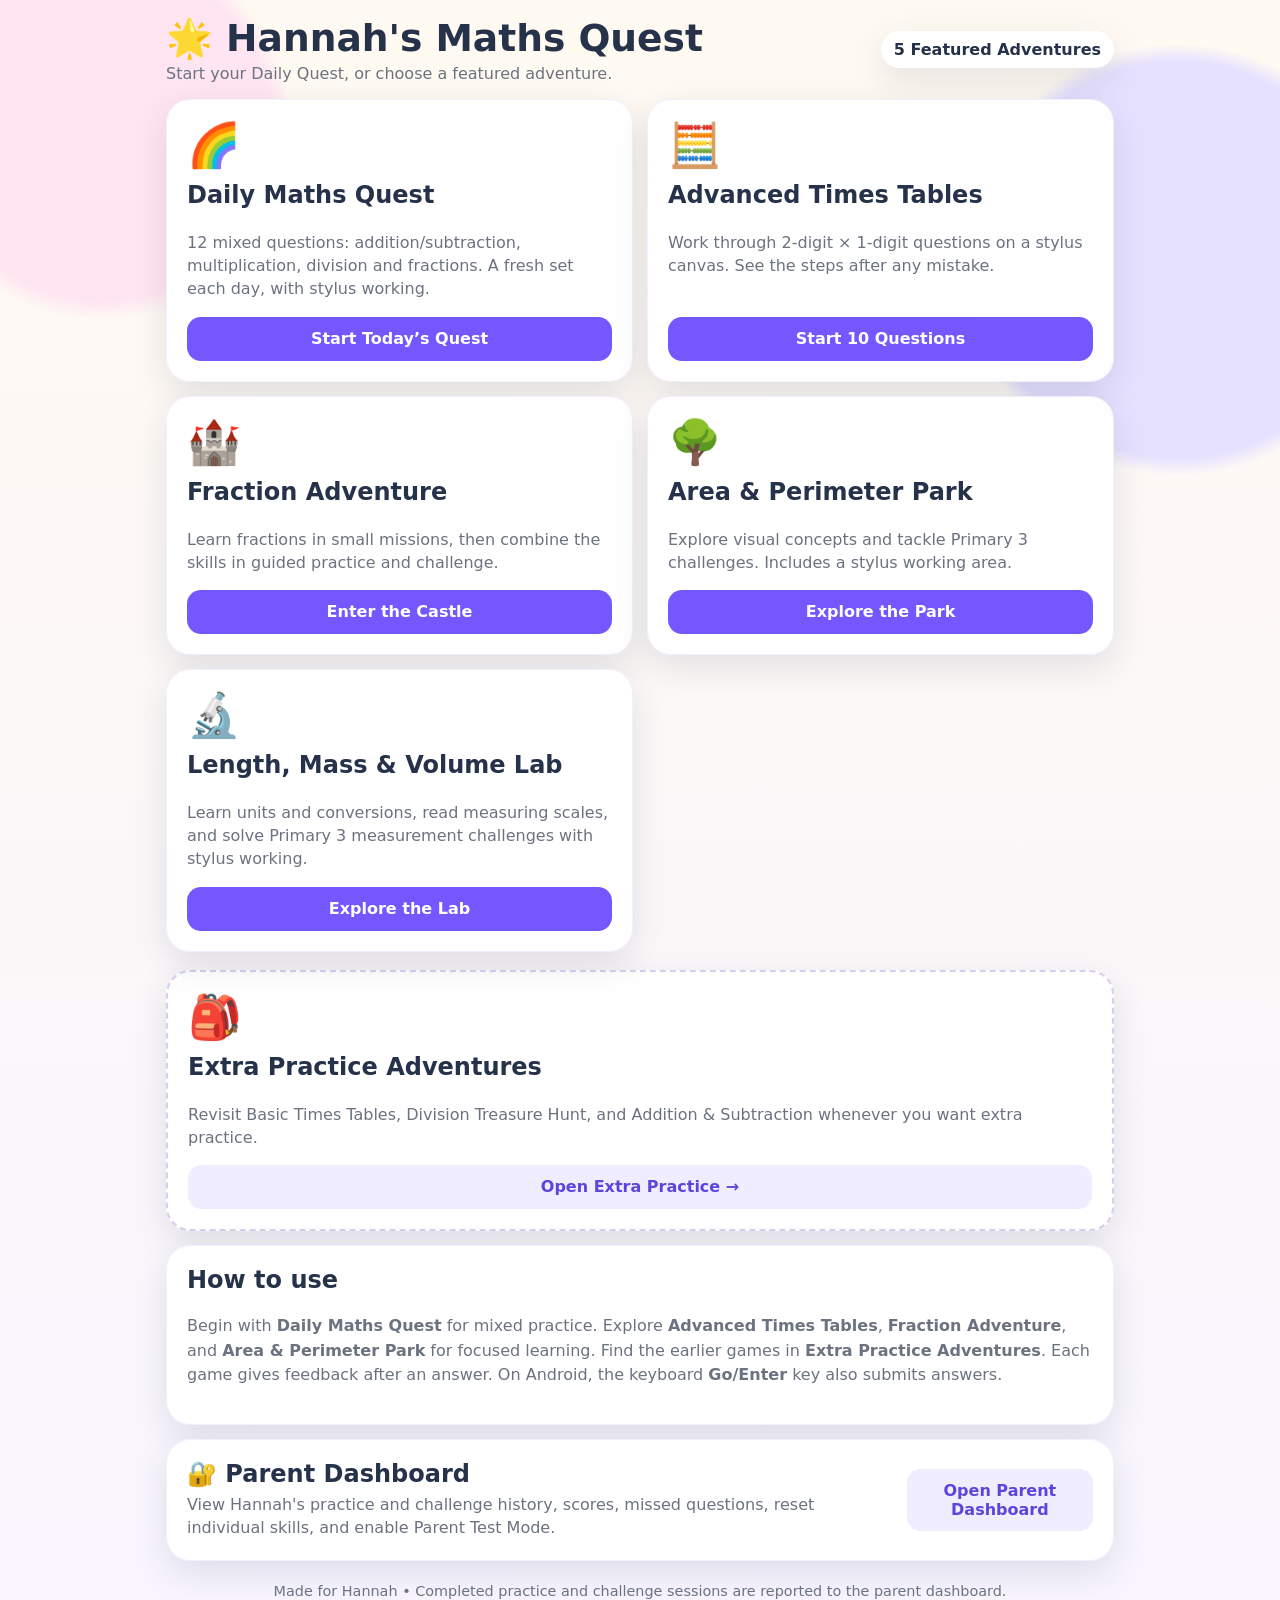
==== commit 5eca3866: "Feature Length Mass and Volume Lab on main menu" ====
--- a/index.html
+++ b/index.html
@@ -2,4 +2,4 @@
 <html lang="en"><head><meta charset="utf-8"><meta name="viewport" content="width=device-width,initial-scale=1">
 <title>Hannah's Maths Games</title><style>
 :root{--ink:#25324a;--muted:#6b7280;--paper:#fffdf8;--card:#ffffff;--purple:#7557ff;--pink:#ff6fae;--blue:#46a4ff;--green:#32b67a;--yellow:#ffc857;--red:#df5252;--line:#e6e8f1;--shadow:0 12px 35px rgba(37,50,74,.12)}*{box-sizing:border-box}html{scroll-behavior:smooth}body{margin:0;min-height:100vh;color:var(--ink);font-family:system-ui,-apple-system,Segoe UI,Roboto,Arial,sans-serif;background:radial-gradient(circle at 8% 8%,#ffe5f1 0 9%,transparent 10%),radial-gradient(circle at 92% 16%,#e6e1ff 0 11%,transparent 12%),linear-gradient(180deg,#fffaf1,#f8f5ff)}a{text-decoration:none;color:inherit}.wrap{max-width:980px;margin:auto;padding:16px}header{display:flex;align-items:center;justify-content:space-between;gap:12px;margin-bottom:16px}.brand h1{font-size:clamp(1.5rem,4vw,2.35rem);margin:0}.brand p{margin:4px 0 0;color:var(--muted)}.card{background:rgba(255,255,255,.96);border:1px solid rgba(117,87,255,.09);border-radius:24px;box-shadow:var(--shadow);padding:20px}.grid3{display:grid;grid-template-columns:repeat(2,1fr);gap:14px}.tile{transition:.18s;min-height:190px;display:flex;flex-direction:column}.tile:hover{transform:translateY(-3px)}.tile .emoji{font-size:2.7rem}.tile h2{margin:10px 0 6px}.tile p{color:var(--muted);line-height:1.45;flex:1}.btn{border:0;border-radius:14px;padding:12px 17px;font-weight:800;min-height:44px}.primary{background:var(--purple);color:#fff}.secondary{background:#efedff;color:#5d45dc}.center{text-align:center}.pill{padding:9px 13px;border-radius:999px;background:#fff;box-shadow:var(--shadow);font-weight:800}.footer-note{color:var(--muted);text-align:center;margin:22px 0 8px;font-size:.9rem}.parent-card{margin-top:14px;display:flex;align-items:center;justify-content:space-between;gap:14px}.parent-card p{color:var(--muted);margin:5px 0 0;line-height:1.45}@media(max-width:720px){.grid3{grid-template-columns:1fr}.wrap{padding:11px}.card{padding:15px;border-radius:20px}header{align-items:flex-start}.brand p{font-size:.92rem}.parent-card{align-items:flex-start;flex-direction:column}.parent-card .btn{width:100%}}
-</style></head><body><main class="wrap"><header><div class="brand"><h1>🌟 Hannah's Maths Quest</h1><p>Start your Daily Quest, or choose a featured adventure.</p></div><div class="pill">4 Featured Adventures</div></header><section class="grid3"><a class="card tile" href="daily/"><div class="emoji">🌈</div><h2>Daily Maths Quest</h2><p>12 mixed questions: addition/subtraction, multiplication, division and fractions. A fresh set each day, with stylus working.</p><span class="btn primary center">Start Today’s Quest</span></a><a class="card tile" href="advanced-multiplication/"><div class="emoji">🧮</div><h2>Advanced Times Tables</h2><p>Work through 2-digit × 1-digit questions on a stylus canvas. See the steps after any mistake.</p><span class="btn primary center">Start 10 Questions</span></a><a class="card tile" href="fractions/"><div class="emoji">🏰</div><h2>Fraction Adventure</h2><p>Learn fractions in small missions, then combine the skills in guided practice and challenge.</p><span class="btn primary center">Enter the Castle</span></a><a class="card tile" href="area-perimeter/"><div class="emoji">🌳</div><h2>Area &amp; Perimeter Park</h2><p>Explore visual concepts and tackle Primary 3 challenges. Includes a stylus working area.</p><span class="btn primary center">Explore the Park</span></a></section><a class="card tile" href="extra-practice/" style="margin-top:18px;min-height:0;border:2px dashed #d7ceef"><div class="emoji">🎒</div><h2>Extra Practice Adventures</h2><p>Revisit Basic Times Tables, Division Treasure Hunt, and Addition &amp; Subtraction whenever you want extra practice.</p><span class="btn secondary center">Open Extra Practice →</span></a><section class="card" style="margin-top:14px"><h2 style="margin-top:0">How to use</h2><p style="color:var(--muted);line-height:1.55">Begin with <b>Daily Maths Quest</b> for mixed practice. Explore <b>Advanced Times Tables</b>, <b>Fraction Adventure</b>, and <b>Area &amp; Perimeter Park</b> for focused learning. Find the earlier games in <b>Extra Practice Adventures</b>. Each game gives feedback after an answer. On Android, the keyboard <b>Go/Enter</b> key also submits answers.</p></section><section class="card parent-card"><div><h2 style="margin:0">🔐 Parent Dashboard</h2><p>View Hannah's practice and challenge history, scores, missed questions, reset individual skills, and enable Parent Test Mode.</p></div><a class="btn secondary center" href="parent/">Open Parent Dashboard</a></section><div class="footer-note">Made for Hannah • Completed practice and challenge sessions are reported to the parent dashboard.</div></main></body></html>
+</style></head><body><main class="wrap"><header><div class="brand"><h1>🌟 Hannah's Maths Quest</h1><p>Start your Daily Quest, or choose a featured adventure.</p></div><div class="pill">5 Featured Adventures</div></header><section class="grid3"><a class="card tile" href="daily/"><div class="emoji">🌈</div><h2>Daily Maths Quest</h2><p>12 mixed questions: addition/subtraction, multiplication, division and fractions. A fresh set each day, with stylus working.</p><span class="btn primary center">Start Today’s Quest</span></a><a class="card tile" href="advanced-multiplication/"><div class="emoji">🧮</div><h2>Advanced Times Tables</h2><p>Work through 2-digit × 1-digit questions on a stylus canvas. See the steps after any mistake.</p><span class="btn primary center">Start 10 Questions</span></a><a class="card tile" href="fractions/"><div class="emoji">🏰</div><h2>Fraction Adventure</h2><p>Learn fractions in small missions, then combine the skills in guided practice and challenge.</p><span class="btn primary center">Enter the Castle</span></a><a class="card tile" href="area-perimeter/"><div class="emoji">🌳</div><h2>Area &amp; Perimeter Park</h2><p>Explore visual concepts and tackle Primary 3 challenges. Includes a stylus working area.</p><span class="btn primary center">Explore the Park</span></a><a class="card tile" href="length-mass-volume/"><div class="emoji">🔬</div><h2>Length, Mass &amp; Volume Lab</h2><p>Learn units and conversions, read measuring scales, and solve Primary 3 measurement challenges with stylus working.</p><span class="btn primary center">Explore the Lab</span></a></section><a class="card tile" href="extra-practice/" style="margin-top:18px;min-height:0;border:2px dashed #d7ceef"><div class="emoji">🎒</div><h2>Extra Practice Adventures</h2><p>Revisit Basic Times Tables, Division Treasure Hunt, and Addition &amp; Subtraction whenever you want extra practice.</p><span class="btn secondary center">Open Extra Practice →</span></a><section class="card" style="margin-top:14px"><h2 style="margin-top:0">How to use</h2><p style="color:var(--muted);line-height:1.55">Begin with <b>Daily Maths Quest</b> for mixed practice. Explore <b>Advanced Times Tables</b>, <b>Fraction Adventure</b>, and <b>Area &amp; Perimeter Park</b> for focused learning. Find the earlier games in <b>Extra Practice Adventures</b>. Each game gives feedback after an answer. On Android, the keyboard <b>Go/Enter</b> key also submits answers.</p></section><section class="card parent-card"><div><h2 style="margin:0">🔐 Parent Dashboard</h2><p>View Hannah's practice and challenge history, scores, missed questions, reset individual skills, and enable Parent Test Mode.</p></div><a class="btn secondary center" href="parent/">Open Parent Dashboard</a></section><div class="footer-note">Made for Hannah • Completed practice and challenge sessions are reported to the parent dashboard.</div></main></body></html>
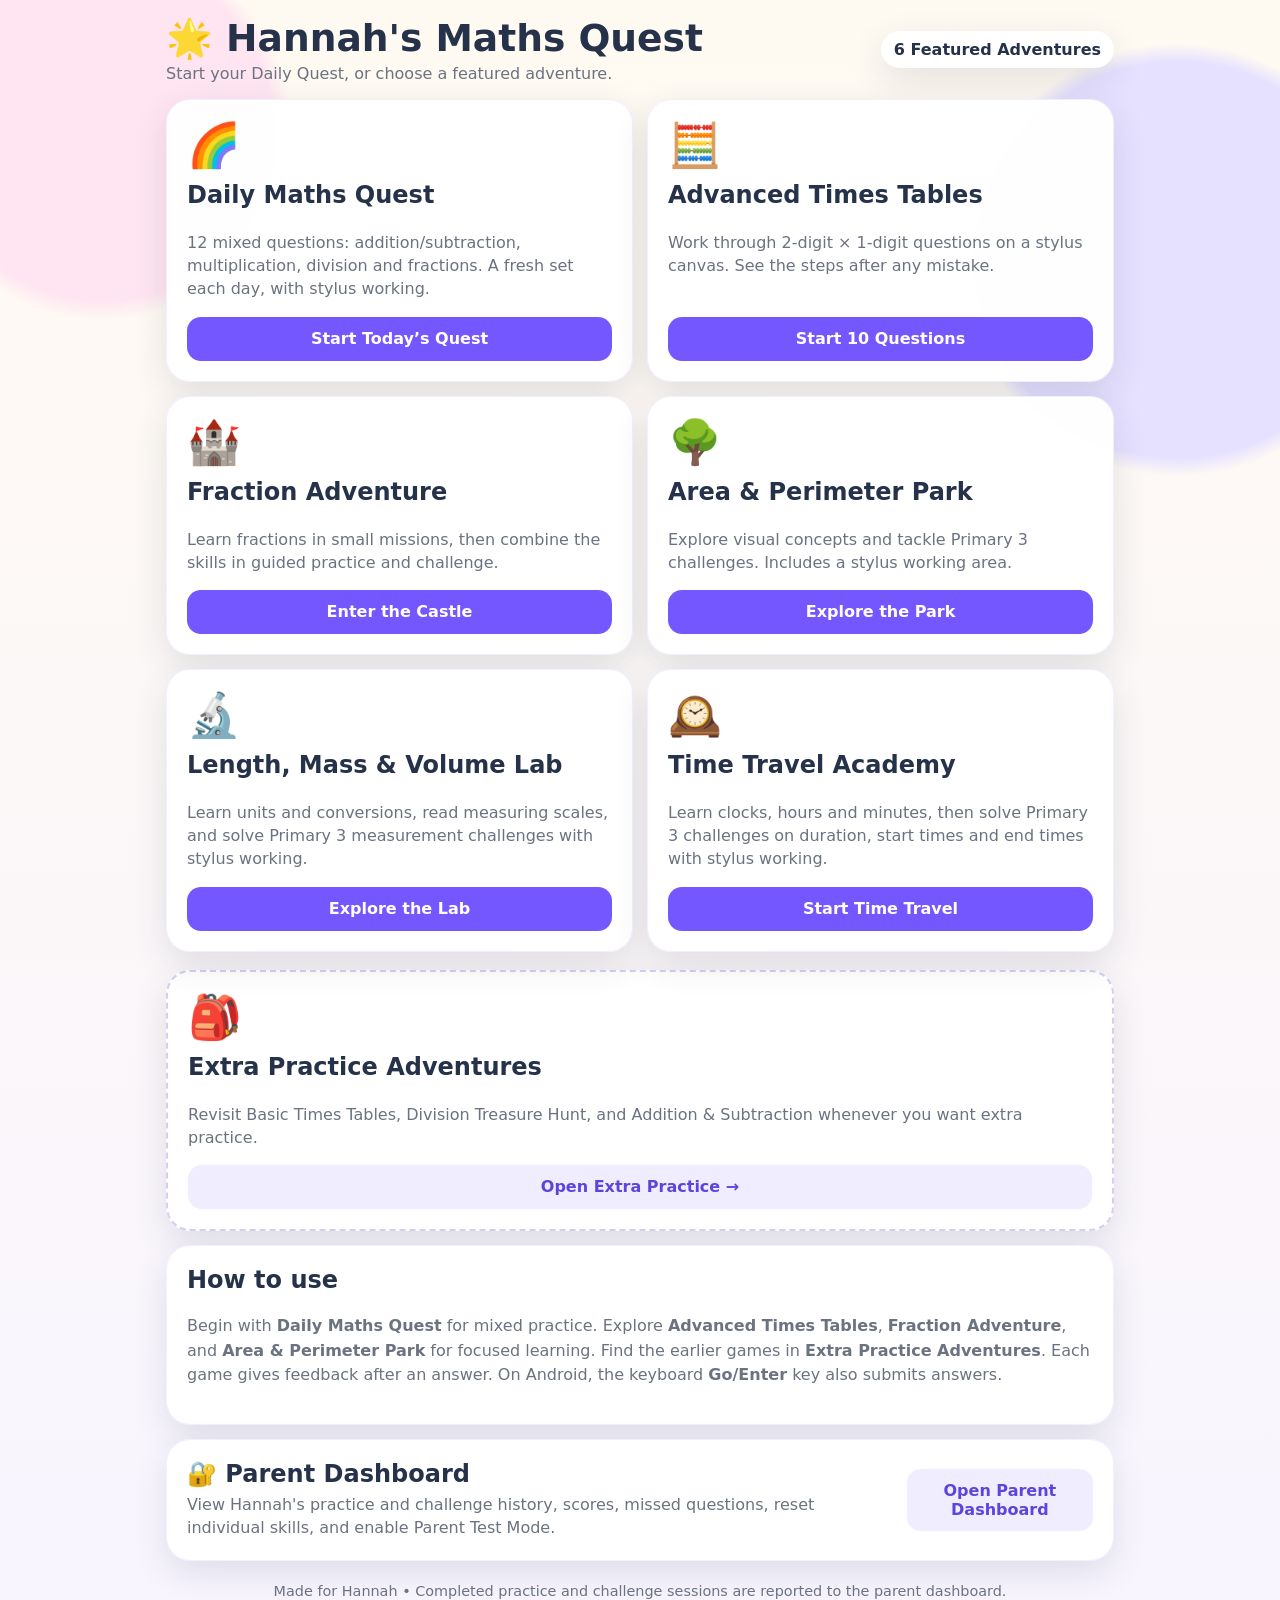
==== commit 3d1c9eef: "Feature Time Travel Academy on main menu" ====
--- a/index.html
+++ b/index.html
@@ -2,4 +2,4 @@
 <html lang="en"><head><meta charset="utf-8"><meta name="viewport" content="width=device-width,initial-scale=1">
 <title>Hannah's Maths Games</title><style>
 :root{--ink:#25324a;--muted:#6b7280;--paper:#fffdf8;--card:#ffffff;--purple:#7557ff;--pink:#ff6fae;--blue:#46a4ff;--green:#32b67a;--yellow:#ffc857;--red:#df5252;--line:#e6e8f1;--shadow:0 12px 35px rgba(37,50,74,.12)}*{box-sizing:border-box}html{scroll-behavior:smooth}body{margin:0;min-height:100vh;color:var(--ink);font-family:system-ui,-apple-system,Segoe UI,Roboto,Arial,sans-serif;background:radial-gradient(circle at 8% 8%,#ffe5f1 0 9%,transparent 10%),radial-gradient(circle at 92% 16%,#e6e1ff 0 11%,transparent 12%),linear-gradient(180deg,#fffaf1,#f8f5ff)}a{text-decoration:none;color:inherit}.wrap{max-width:980px;margin:auto;padding:16px}header{display:flex;align-items:center;justify-content:space-between;gap:12px;margin-bottom:16px}.brand h1{font-size:clamp(1.5rem,4vw,2.35rem);margin:0}.brand p{margin:4px 0 0;color:var(--muted)}.card{background:rgba(255,255,255,.96);border:1px solid rgba(117,87,255,.09);border-radius:24px;box-shadow:var(--shadow);padding:20px}.grid3{display:grid;grid-template-columns:repeat(2,1fr);gap:14px}.tile{transition:.18s;min-height:190px;display:flex;flex-direction:column}.tile:hover{transform:translateY(-3px)}.tile .emoji{font-size:2.7rem}.tile h2{margin:10px 0 6px}.tile p{color:var(--muted);line-height:1.45;flex:1}.btn{border:0;border-radius:14px;padding:12px 17px;font-weight:800;min-height:44px}.primary{background:var(--purple);color:#fff}.secondary{background:#efedff;color:#5d45dc}.center{text-align:center}.pill{padding:9px 13px;border-radius:999px;background:#fff;box-shadow:var(--shadow);font-weight:800}.footer-note{color:var(--muted);text-align:center;margin:22px 0 8px;font-size:.9rem}.parent-card{margin-top:14px;display:flex;align-items:center;justify-content:space-between;gap:14px}.parent-card p{color:var(--muted);margin:5px 0 0;line-height:1.45}@media(max-width:720px){.grid3{grid-template-columns:1fr}.wrap{padding:11px}.card{padding:15px;border-radius:20px}header{align-items:flex-start}.brand p{font-size:.92rem}.parent-card{align-items:flex-start;flex-direction:column}.parent-card .btn{width:100%}}
-</style></head><body><main class="wrap"><header><div class="brand"><h1>🌟 Hannah's Maths Quest</h1><p>Start your Daily Quest, or choose a featured adventure.</p></div><div class="pill">5 Featured Adventures</div></header><section class="grid3"><a class="card tile" href="daily/"><div class="emoji">🌈</div><h2>Daily Maths Quest</h2><p>12 mixed questions: addition/subtraction, multiplication, division and fractions. A fresh set each day, with stylus working.</p><span class="btn primary center">Start Today’s Quest</span></a><a class="card tile" href="advanced-multiplication/"><div class="emoji">🧮</div><h2>Advanced Times Tables</h2><p>Work through 2-digit × 1-digit questions on a stylus canvas. See the steps after any mistake.</p><span class="btn primary center">Start 10 Questions</span></a><a class="card tile" href="fractions/"><div class="emoji">🏰</div><h2>Fraction Adventure</h2><p>Learn fractions in small missions, then combine the skills in guided practice and challenge.</p><span class="btn primary center">Enter the Castle</span></a><a class="card tile" href="area-perimeter/"><div class="emoji">🌳</div><h2>Area &amp; Perimeter Park</h2><p>Explore visual concepts and tackle Primary 3 challenges. Includes a stylus working area.</p><span class="btn primary center">Explore the Park</span></a><a class="card tile" href="length-mass-volume/"><div class="emoji">🔬</div><h2>Length, Mass &amp; Volume Lab</h2><p>Learn units and conversions, read measuring scales, and solve Primary 3 measurement challenges with stylus working.</p><span class="btn primary center">Explore the Lab</span></a></section><a class="card tile" href="extra-practice/" style="margin-top:18px;min-height:0;border:2px dashed #d7ceef"><div class="emoji">🎒</div><h2>Extra Practice Adventures</h2><p>Revisit Basic Times Tables, Division Treasure Hunt, and Addition &amp; Subtraction whenever you want extra practice.</p><span class="btn secondary center">Open Extra Practice →</span></a><section class="card" style="margin-top:14px"><h2 style="margin-top:0">How to use</h2><p style="color:var(--muted);line-height:1.55">Begin with <b>Daily Maths Quest</b> for mixed practice. Explore <b>Advanced Times Tables</b>, <b>Fraction Adventure</b>, and <b>Area &amp; Perimeter Park</b> for focused learning. Find the earlier games in <b>Extra Practice Adventures</b>. Each game gives feedback after an answer. On Android, the keyboard <b>Go/Enter</b> key also submits answers.</p></section><section class="card parent-card"><div><h2 style="margin:0">🔐 Parent Dashboard</h2><p>View Hannah's practice and challenge history, scores, missed questions, reset individual skills, and enable Parent Test Mode.</p></div><a class="btn secondary center" href="parent/">Open Parent Dashboard</a></section><div class="footer-note">Made for Hannah • Completed practice and challenge sessions are reported to the parent dashboard.</div></main></body></html>
+</style></head><body><main class="wrap"><header><div class="brand"><h1>🌟 Hannah's Maths Quest</h1><p>Start your Daily Quest, or choose a featured adventure.</p></div><div class="pill">6 Featured Adventures</div></header><section class="grid3"><a class="card tile" href="daily/"><div class="emoji">🌈</div><h2>Daily Maths Quest</h2><p>12 mixed questions: addition/subtraction, multiplication, division and fractions. A fresh set each day, with stylus working.</p><span class="btn primary center">Start Today’s Quest</span></a><a class="card tile" href="advanced-multiplication/"><div class="emoji">🧮</div><h2>Advanced Times Tables</h2><p>Work through 2-digit × 1-digit questions on a stylus canvas. See the steps after any mistake.</p><span class="btn primary center">Start 10 Questions</span></a><a class="card tile" href="fractions/"><div class="emoji">🏰</div><h2>Fraction Adventure</h2><p>Learn fractions in small missions, then combine the skills in guided practice and challenge.</p><span class="btn primary center">Enter the Castle</span></a><a class="card tile" href="area-perimeter/"><div class="emoji">🌳</div><h2>Area &amp; Perimeter Park</h2><p>Explore visual concepts and tackle Primary 3 challenges. Includes a stylus working area.</p><span class="btn primary center">Explore the Park</span></a><a class="card tile" href="length-mass-volume/"><div class="emoji">🔬</div><h2>Length, Mass &amp; Volume Lab</h2><p>Learn units and conversions, read measuring scales, and solve Primary 3 measurement challenges with stylus working.</p><span class="btn primary center">Explore the Lab</span></a><a class="card tile" href="time/"><div class="emoji">🕰️</div><h2>Time Travel Academy</h2><p>Learn clocks, hours and minutes, then solve Primary 3 challenges on duration, start times and end times with stylus working.</p><span class="btn primary center">Start Time Travel</span></a></section><a class="card tile" href="extra-practice/" style="margin-top:18px;min-height:0;border:2px dashed #d7ceef"><div class="emoji">🎒</div><h2>Extra Practice Adventures</h2><p>Revisit Basic Times Tables, Division Treasure Hunt, and Addition &amp; Subtraction whenever you want extra practice.</p><span class="btn secondary center">Open Extra Practice →</span></a><section class="card" style="margin-top:14px"><h2 style="margin-top:0">How to use</h2><p style="color:var(--muted);line-height:1.55">Begin with <b>Daily Maths Quest</b> for mixed practice. Explore <b>Advanced Times Tables</b>, <b>Fraction Adventure</b>, and <b>Area &amp; Perimeter Park</b> for focused learning. Find the earlier games in <b>Extra Practice Adventures</b>. Each game gives feedback after an answer. On Android, the keyboard <b>Go/Enter</b> key also submits answers.</p></section><section class="card parent-card"><div><h2 style="margin:0">🔐 Parent Dashboard</h2><p>View Hannah's practice and challenge history, scores, missed questions, reset individual skills, and enable Parent Test Mode.</p></div><a class="btn secondary center" href="parent/">Open Parent Dashboard</a></section><div class="footer-note">Made for Hannah • Completed practice and challenge sessions are reported to the parent dashboard.</div></main></body></html>
